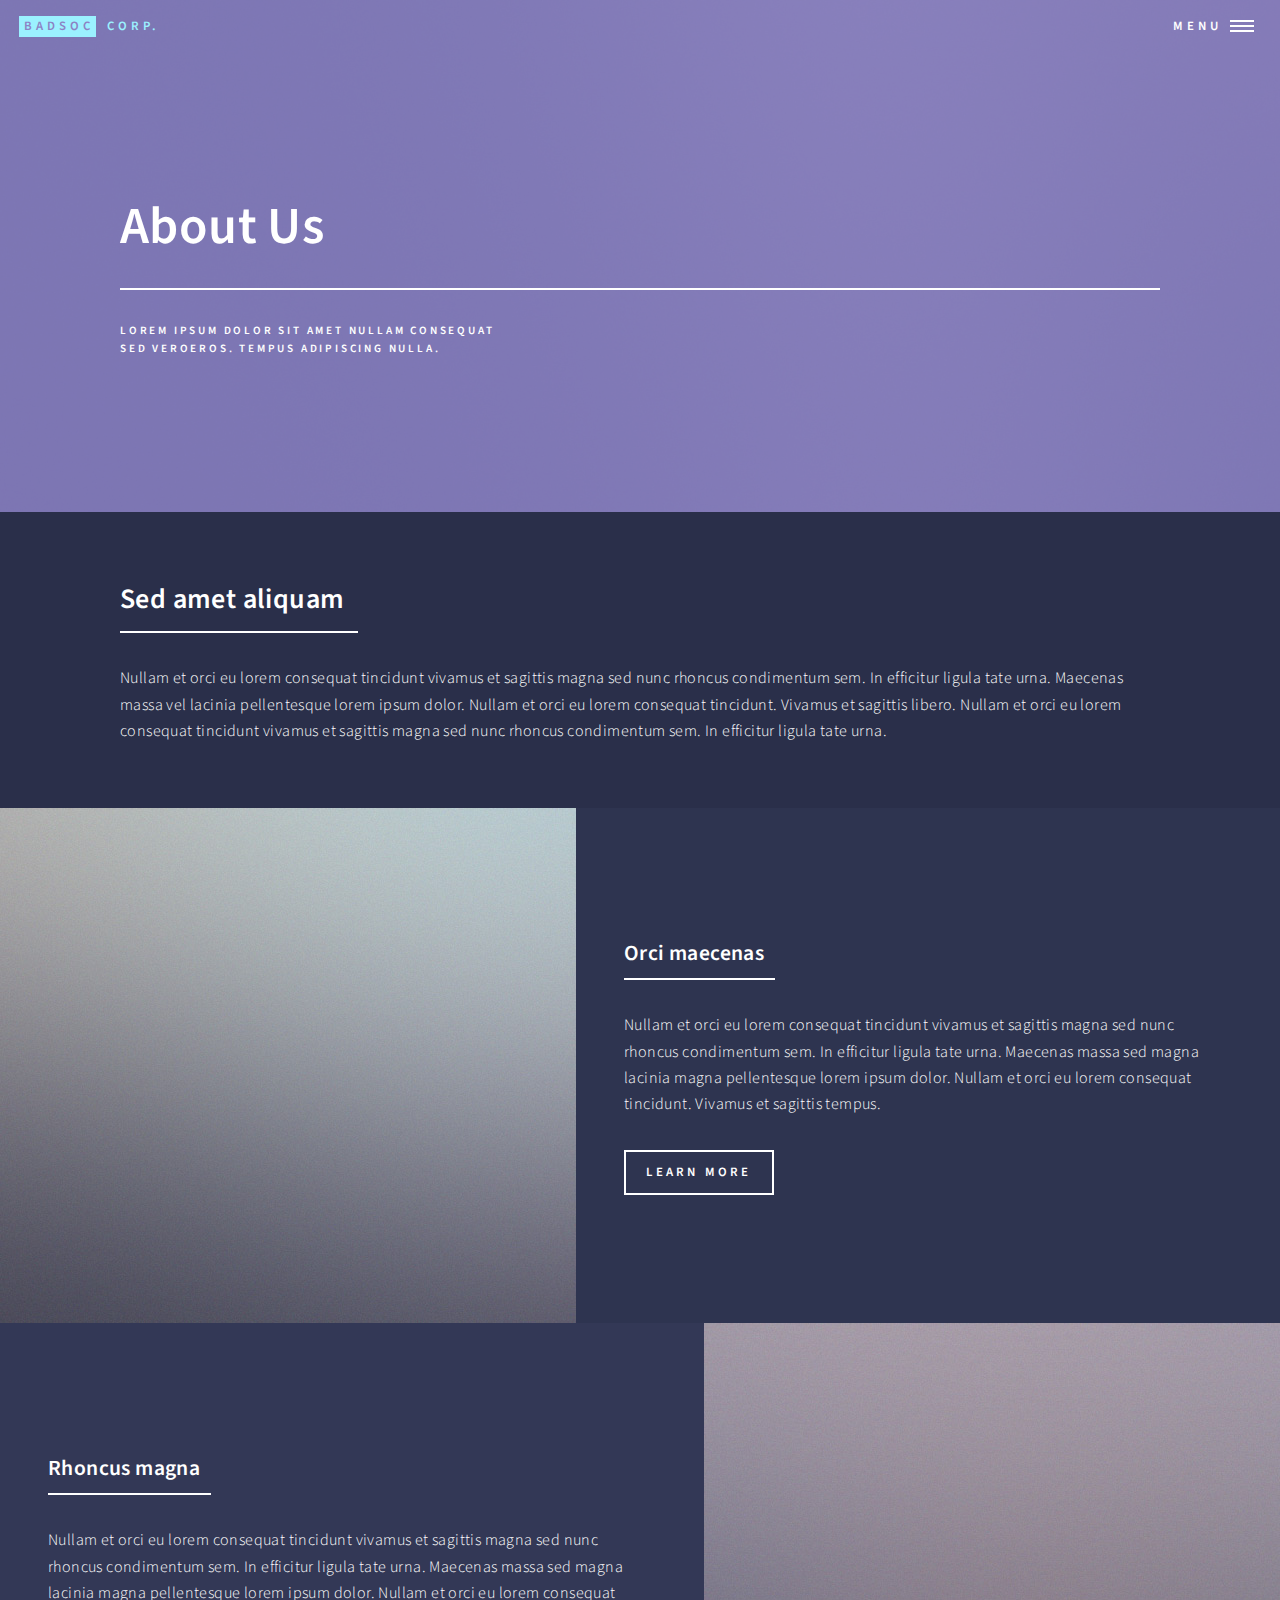
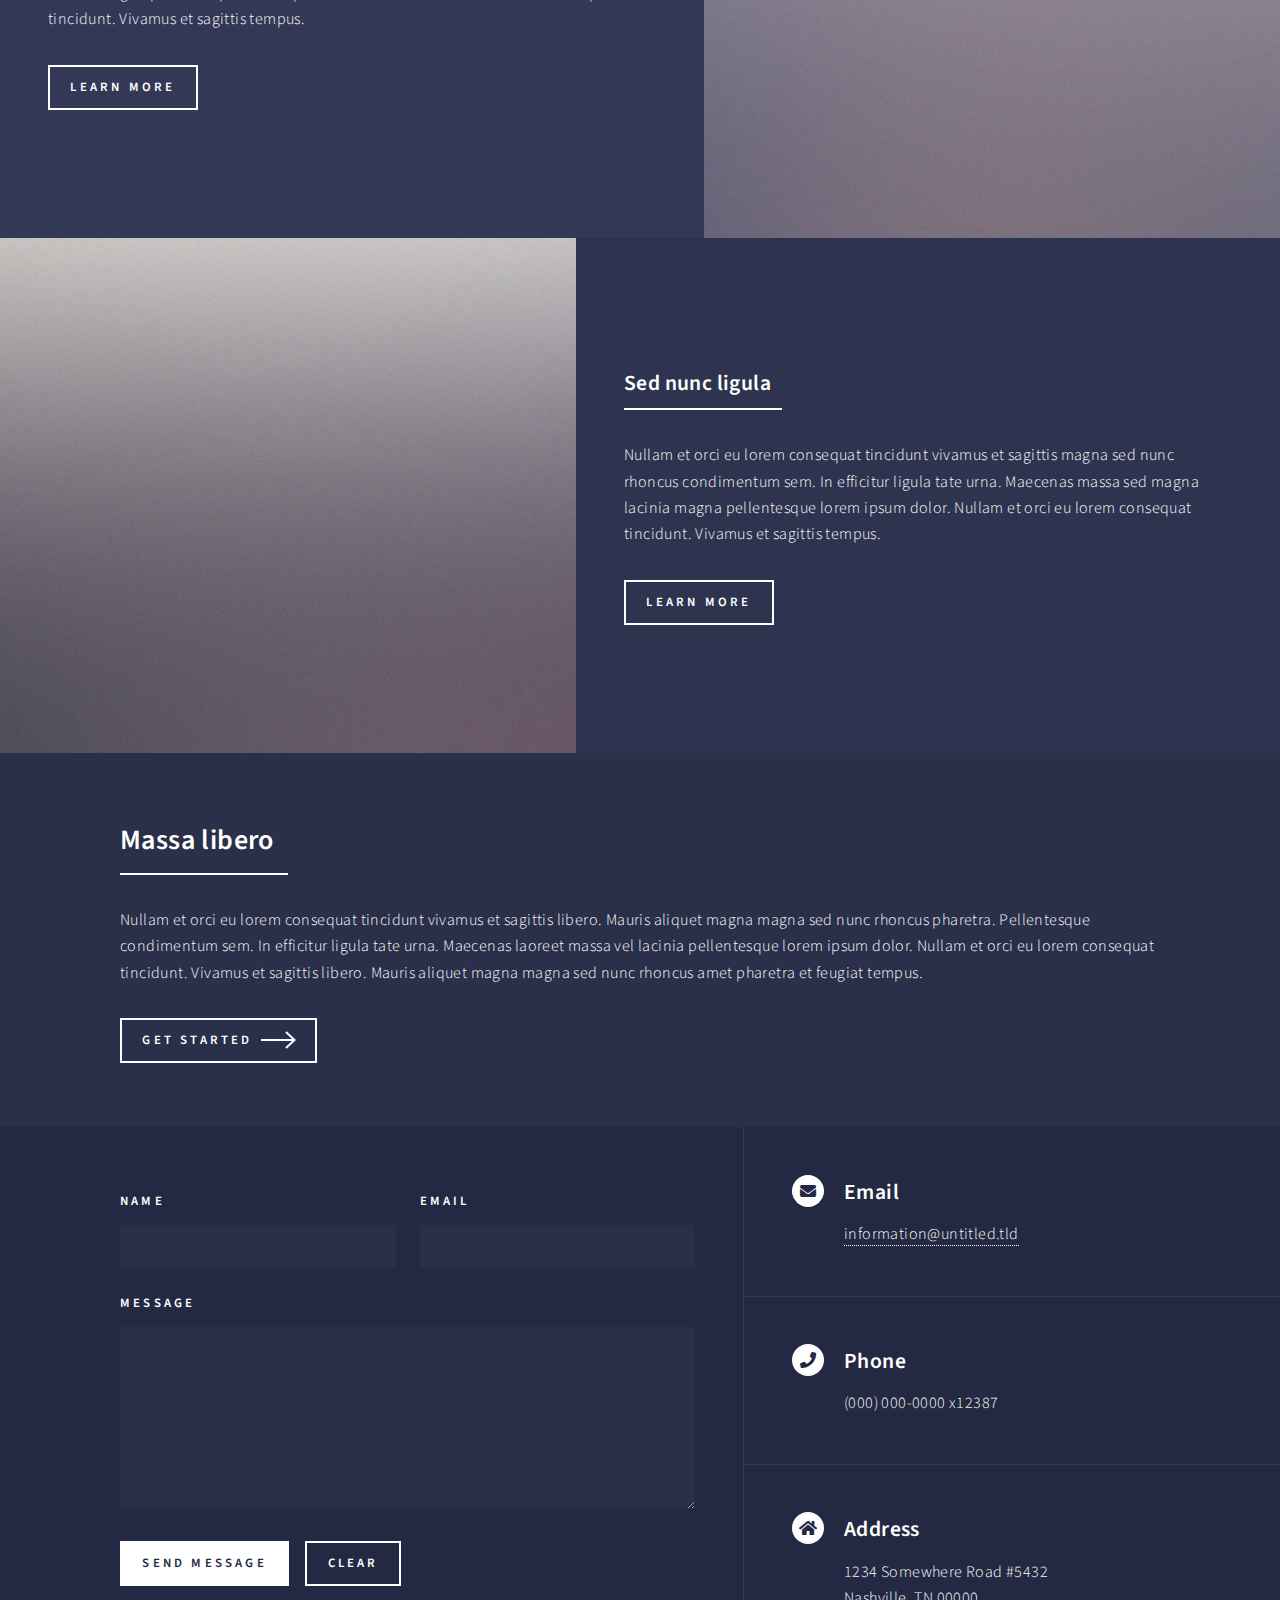
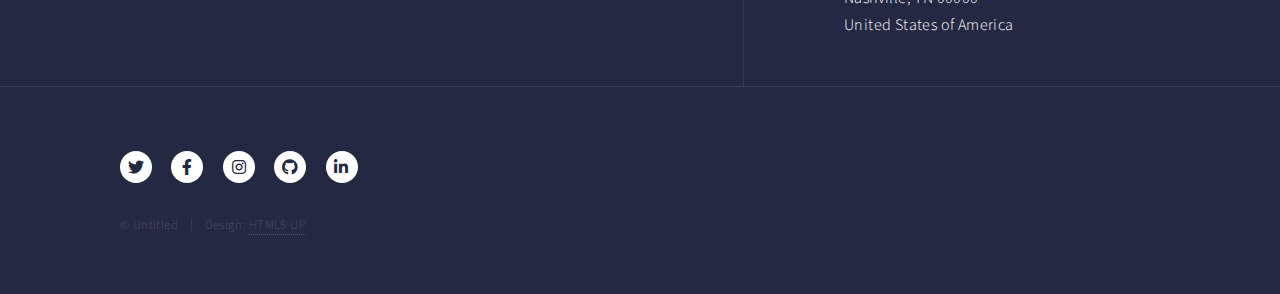
==== about_us.html @ fb2c0ec0 "Added final basic layout and website structure, with page names and correct linking" ====
<!DOCTYPE HTML>
<!--
	Forty by HTML5 UP
	html5up.net | @ajlkn
	Free for personal and commercial use under the CCA 3.0 license (html5up.net/license)
-->
<html>
	<head>
		<title>About Us</title>
		<meta charset="utf-8" />
		<meta name="viewport" content="width=device-width, initial-scale=1, user-scalable=no" />
		<link rel="stylesheet" href="assets/css/main.css" />
		<noscript><link rel="stylesheet" href="assets/css/noscript.css" /></noscript>
	</head>
	<body class="is-preload">

		<!-- Wrapper -->
			<div id="wrapper">

				<!-- Header -->
				<!-- Note: The "styleN" class below should match that of the banner element. -->
					<header id="header" class="alt style2">
						<a href="index.html" class="logo"><strong>BadSoc</strong> <span>corp.</span></a>
						<nav>
							<a href="#menu">Menu</a>
						</nav>
					</header>

				<!-- Menu -->
					<nav id="menu">
						<ul class="links">
							<li><a href="index.html">Home</a></li>
							<li><a href="about_us.html">About Us</a></li>
							<li><a href="when_and_where.html">Session times & Location</a></li>
							<li><a href="joining.html">Joining BadSoc</a></li>
							<li><a href="exec_team.html">Meet the executives</a></li>
							<li><a href="socials.html">Socials</a></li>
							<li><a href="gallery.html">Gallery</a></li>
							<li><a href="tips_and_tricks.html">Tips and Tricks</a></li>
						</ul>
						<ul class="actions stacked">
							<li><a href="#" class="button primary fit">Get Started</a></li>
							<li><a href="#" class="button fit">Log In</a></li>
						</ul>
					</nav>

				<!-- Banner -->
				<!-- Note: The "styleN" class below should match that of the header element. -->
					<section id="banner" class="style2">
						<div class="inner">
							<span class="image">
								<img src="images/pic07.jpg" alt="" />
							</span>
							<header class="major">
								<h1>About Us</h1>
							</header>
							<div class="content">
								<p>Lorem ipsum dolor sit amet nullam consequat<br />
								sed veroeros. tempus adipiscing nulla.</p>
							</div>
						</div>
					</section>

				<!-- Main -->
					<div id="main">

						<!-- One -->
							<section id="one">
								<div class="inner">
									<header class="major">
										<h2>Sed amet aliquam</h2>
									</header>
									<p>Nullam et orci eu lorem consequat tincidunt vivamus et sagittis magna sed nunc rhoncus condimentum sem. In efficitur ligula tate urna. Maecenas massa vel lacinia pellentesque lorem ipsum dolor. Nullam et orci eu lorem consequat tincidunt. Vivamus et sagittis libero. Nullam et orci eu lorem consequat tincidunt vivamus et sagittis magna sed nunc rhoncus condimentum sem. In efficitur ligula tate urna.</p>
								</div>
							</section>

						<!-- Two -->
							<section id="two" class="spotlights">
								<section>
									<a href="generic.html" class="image">
										<img src="images/pic08.jpg" alt="" data-position="center center" />
									</a>
									<div class="content">
										<div class="inner">
											<header class="major">
												<h3>Orci maecenas</h3>
											</header>
											<p>Nullam et orci eu lorem consequat tincidunt vivamus et sagittis magna sed nunc rhoncus condimentum sem. In efficitur ligula tate urna. Maecenas massa sed magna lacinia magna pellentesque lorem ipsum dolor. Nullam et orci eu lorem consequat tincidunt. Vivamus et sagittis tempus.</p>
											<ul class="actions">
												<li><a href="generic.html" class="button">Learn more</a></li>
											</ul>
										</div>
									</div>
								</section>
								<section>
									<a href="generic.html" class="image">
										<img src="images/pic09.jpg" alt="" data-position="top center" />
									</a>
									<div class="content">
										<div class="inner">
											<header class="major">
												<h3>Rhoncus magna</h3>
											</header>
											<p>Nullam et orci eu lorem consequat tincidunt vivamus et sagittis magna sed nunc rhoncus condimentum sem. In efficitur ligula tate urna. Maecenas massa sed magna lacinia magna pellentesque lorem ipsum dolor. Nullam et orci eu lorem consequat tincidunt. Vivamus et sagittis tempus.</p>
											<ul class="actions">
												<li><a href="generic.html" class="button">Learn more</a></li>
											</ul>
										</div>
									</div>
								</section>
								<section>
									<a href="generic.html" class="image">
										<img src="images/pic10.jpg" alt="" data-position="25% 25%" />
									</a>
									<div class="content">
										<div class="inner">
											<header class="major">
												<h3>Sed nunc ligula</h3>
											</header>
											<p>Nullam et orci eu lorem consequat tincidunt vivamus et sagittis magna sed nunc rhoncus condimentum sem. In efficitur ligula tate urna. Maecenas massa sed magna lacinia magna pellentesque lorem ipsum dolor. Nullam et orci eu lorem consequat tincidunt. Vivamus et sagittis tempus.</p>
											<ul class="actions">
												<li><a href="generic.html" class="button">Learn more</a></li>
											</ul>
										</div>
									</div>
								</section>
							</section>

						<!-- Three -->
							<section id="three">
								<div class="inner">
									<header class="major">
										<h2>Massa libero</h2>
									</header>
									<p>Nullam et orci eu lorem consequat tincidunt vivamus et sagittis libero. Mauris aliquet magna magna sed nunc rhoncus pharetra. Pellentesque condimentum sem. In efficitur ligula tate urna. Maecenas laoreet massa vel lacinia pellentesque lorem ipsum dolor. Nullam et orci eu lorem consequat tincidunt. Vivamus et sagittis libero. Mauris aliquet magna magna sed nunc rhoncus amet pharetra et feugiat tempus.</p>
									<ul class="actions">
										<li><a href="generic.html" class="button next">Get Started</a></li>
									</ul>
								</div>
							</section>

					</div>

				<!-- Contact -->
					<section id="contact">
						<div class="inner">
							<section>
								<form method="post" action="#">
									<div class="fields">
										<div class="field half">
											<label for="name">Name</label>
											<input type="text" name="name" id="name" />
										</div>
										<div class="field half">
											<label for="email">Email</label>
											<input type="text" name="email" id="email" />
										</div>
										<div class="field">
											<label for="message">Message</label>
											<textarea name="message" id="message" rows="6"></textarea>
										</div>
									</div>
									<ul class="actions">
										<li><input type="submit" value="Send Message" class="primary" /></li>
										<li><input type="reset" value="Clear" /></li>
									</ul>
								</form>
							</section>
							<section class="split">
								<section>
									<div class="contact-method">
										<span class="icon solid alt fa-envelope"></span>
										<h3>Email</h3>
										<a href="#">information@untitled.tld</a>
									</div>
								</section>
								<section>
									<div class="contact-method">
										<span class="icon solid alt fa-phone"></span>
										<h3>Phone</h3>
										<span>(000) 000-0000 x12387</span>
									</div>
								</section>
								<section>
									<div class="contact-method">
										<span class="icon solid alt fa-home"></span>
										<h3>Address</h3>
										<span>1234 Somewhere Road #5432<br />
										Nashville, TN 00000<br />
										United States of America</span>
									</div>
								</section>
							</section>
						</div>
					</section>

				<!-- Footer -->
					<footer id="footer">
						<div class="inner">
							<ul class="icons">
								<li><a href="#" class="icon brands alt fa-twitter"><span class="label">Twitter</span></a></li>
								<li><a href="#" class="icon brands alt fa-facebook-f"><span class="label">Facebook</span></a></li>
								<li><a href="#" class="icon brands alt fa-instagram"><span class="label">Instagram</span></a></li>
								<li><a href="#" class="icon brands alt fa-github"><span class="label">GitHub</span></a></li>
								<li><a href="#" class="icon brands alt fa-linkedin-in"><span class="label">LinkedIn</span></a></li>
							</ul>
							<ul class="copyright">
								<li>&copy; Untitled</li><li>Design: <a href="https://html5up.net">HTML5 UP</a></li>
							</ul>
						</div>
					</footer>

			</div>

		<!-- Scripts -->
			<script src="assets/js/jquery.min.js"></script>
			<script src="assets/js/jquery.scrolly.min.js"></script>
			<script src="assets/js/jquery.scrollex.min.js"></script>
			<script src="assets/js/browser.min.js"></script>
			<script src="assets/js/breakpoints.min.js"></script>
			<script src="assets/js/util.js"></script>
			<script src="assets/js/main.js"></script>

	</body>
</html>
---- assets/css/main.css ----
@import url(fontawesome-all.min.css);
@import url("https://fonts.googleapis.com/css?family=Source+Sans+Pro:300,300italic,600,600italic");

/*
	Forty by HTML5 UP
	html5up.net | @ajlkn
	Free for personal and commercial use under the CCA 3.0 license (html5up.net/license)
*/

html, body, div, span, applet, object,
iframe, h1, h2, h3, h4, h5, h6, p, blockquote,
pre, a, abbr, acronym, address, big, cite,
code, del, dfn, em, img, ins, kbd, q, s, samp,
small, strike, strong, sub, sup, tt, var, b,
u, i, center, dl, dt, dd, ol, ul, li, fieldset,
form, label, legend, table, caption, tbody,
tfoot, thead, tr, th, td, article, aside,
canvas, details, embed, figure, figcaption,
footer, header, hgroup, menu, nav, output, ruby,
section, summary, time, mark, audio, video {
	margin: 0;
	padding: 0;
	border: 0;
	font-size: 100%;
	font: inherit;
	vertical-align: baseline;}

article, aside, details, figcaption, figure,
footer, header, hgroup, menu, nav, section {
	display: block;}

body {
	line-height: 1;
}

ol, ul {
	list-style: none;
}

blockquote, q {
	quotes: none;
}

	blockquote:before, blockquote:after, q:before, q:after {
		content: '';
		content: none;
	}

table {
	border-collapse: collapse;
	border-spacing: 0;
}

body {
	-webkit-text-size-adjust: none;
}

mark {
	background-color: transparent;
	color: inherit;
}

input::-moz-focus-inner {
	border: 0;
	padding: 0;
}

input, select, textarea {
	-moz-appearance: none;
	-webkit-appearance: none;
	-ms-appearance: none;
	appearance: none;
}

/* Basic */

	@-ms-viewport {
		width: device-width;
	}

	body {
		-ms-overflow-style: scrollbar;
	}

	@media screen and (max-width: 480px) {

		html, body {
			min-width: 320px;
		}

	}

	html {
		box-sizing: border-box;
	}

	*, *:before, *:after {
		box-sizing: inherit;
	}

	body {
		background: #242943;
	}

		body.is-preload *, body.is-preload *:before, body.is-preload *:after {
			-moz-animation: none !important;
			-webkit-animation: none !important;
			-ms-animation: none !important;
			animation: none !important;
			-moz-transition: none !important;
			-webkit-transition: none !important;
			-ms-transition: none !important;
			transition: none !important;
		}

/* Type */

	body, input, select, textarea {
		color: #ffffff;
		font-family: "Source Sans Pro", Helvetica, sans-serif;
		font-size: 17pt;
		font-weight: 300;
		letter-spacing: 0.025em;
		line-height: 1.65;
	}

		@media screen and (max-width: 1680px) {

			body, input, select, textarea {
				font-size: 14pt;
			}

		}

		@media screen and (max-width: 1280px) {

			body, input, select, textarea {
				font-size: 12pt;
			}

		}

		@media screen and (max-width: 360px) {

			body, input, select, textarea {
				font-size: 11pt;
			}

		}

	a {
		-moz-transition: color 0.2s ease-in-out, border-bottom-color 0.2s ease-in-out;
		-webkit-transition: color 0.2s ease-in-out, border-bottom-color 0.2s ease-in-out;
		-ms-transition: color 0.2s ease-in-out, border-bottom-color 0.2s ease-in-out;
		transition: color 0.2s ease-in-out, border-bottom-color 0.2s ease-in-out;
		border-bottom: dotted 1px;
		color: inherit;
		text-decoration: none;
	}

		a:hover {
			border-bottom-color: transparent;
			color: #9bf1ff !important;
		}

		a:active {
			color: #53e3fb !important;
		}

	strong, b {
		color: #ffffff;
		font-weight: 600;
	}

	em, i {
		font-style: italic;
	}

	p {
		margin: 0 0 2em 0;
	}

	h1, h2, h3, h4, h5, h6 {
		color: #ffffff;
		font-weight: 600;
		line-height: 1.65;
		margin: 0 0 1em 0;
	}

		h1 a, h2 a, h3 a, h4 a, h5 a, h6 a {
			color: inherit;
			border-bottom: 0;
		}

	h1 {
		font-size: 2.5em;
	}

	h2 {
		font-size: 1.75em;
	}

	h3 {
		font-size: 1.35em;
	}

	h4 {
		font-size: 1.1em;
	}

	h5 {
		font-size: 0.9em;
	}

	h6 {
		font-size: 0.7em;
	}

	@media screen and (max-width: 736px) {

		h1 {
			font-size: 2em;
		}

		h2 {
			font-size: 1.5em;
		}

		h3 {
			font-size: 1.25em;
		}

	}

	sub {
		font-size: 0.8em;
		position: relative;
		top: 0.5em;
	}

	sup {
		font-size: 0.8em;
		position: relative;
		top: -0.5em;
	}

	blockquote {
		border-left: solid 4px rgba(212, 212, 255, 0.1);
		font-style: italic;
		margin: 0 0 2em 0;
		padding: 0.5em 0 0.5em 2em;
	}

	code {
		background: rgba(212, 212, 255, 0.035);
		font-family: "Courier New", monospace;
		font-size: 0.9em;
		margin: 0 0.25em;
		padding: 0.25em 0.65em;
	}

	pre {
		-webkit-overflow-scrolling: touch;
		font-family: "Courier New", monospace;
		font-size: 0.9em;
		margin: 0 0 2em 0;
	}

		pre code {
			display: block;
			line-height: 1.75;
			padding: 1em 1.5em;
			overflow-x: auto;
		}

	hr {
		border: 0;
		border-bottom: solid 1px rgba(212, 212, 255, 0.1);
		margin: 2em 0;
	}

		hr.major {
			margin: 3em 0;
		}

	.align-left {
		text-align: left;
	}

	.align-center {
		text-align: center;
	}

	.align-right {
		text-align: right;
	}

/* Row */

	.row {
		display: flex;
		flex-wrap: wrap;
		box-sizing: border-box;
		align-items: stretch;
	}

		.row > * {
			box-sizing: border-box;
		}

		.row.gtr-uniform > * > :last-child {
			margin-bottom: 0;
		}

		.row.aln-left {
			justify-content: flex-start;
		}

		.row.aln-center {
			justify-content: center;
		}

		.row.aln-right {
			justify-content: flex-end;
		}

		.row.aln-top {
			align-items: flex-start;
		}

		.row.aln-middle {
			align-items: center;
		}

		.row.aln-bottom {
			align-items: flex-end;
		}

		.row > .imp {
			order: -1;
		}

		.row > .col-1 {
			width: 8.33333%;
		}

		.row > .off-1 {
			margin-left: 8.33333%;
		}

		.row > .col-2 {
			width: 16.66667%;
		}

		.row > .off-2 {
			margin-left: 16.66667%;
		}

		.row > .col-3 {
			width: 25%;
		}

		.row > .off-3 {
			margin-left: 25%;
		}

		.row > .col-4 {
			width: 33.33333%;
		}

		.row > .off-4 {
			margin-left: 33.33333%;
		}

		.row > .col-5 {
			width: 41.66667%;
		}

		.row > .off-5 {
			margin-left: 41.66667%;
		}

		.row > .col-6 {
			width: 50%;
		}

		.row > .off-6 {
			margin-left: 50%;
		}

		.row > .col-7 {
			width: 58.33333%;
		}

		.row > .off-7 {
			margin-left: 58.33333%;
		}

		.row > .col-8 {
			width: 66.66667%;
		}

		.row > .off-8 {
			margin-left: 66.66667%;
		}

		.row > .col-9 {
			width: 75%;
		}

		.row > .off-9 {
			margin-left: 75%;
		}

		.row > .col-10 {
			width: 83.33333%;
		}

		.row > .off-10 {
			margin-left: 83.33333%;
		}

		.row > .col-11 {
			width: 91.66667%;
		}

		.row > .off-11 {
			margin-left: 91.66667%;
		}

		.row > .col-12 {
			width: 100%;
		}

		.row > .off-12 {
			margin-left: 100%;
		}

		.row.gtr-0 {
			margin-top: 0;
			margin-left: 0em;
		}

			.row.gtr-0 > * {
				padding: 0 0 0 0em;
			}

			.row.gtr-0.gtr-uniform {
				margin-top: 0em;
			}

				.row.gtr-0.gtr-uniform > * {
					padding-top: 0em;
				}

		.row.gtr-25 {
			margin-top: 0;
			margin-left: -0.5em;
		}

			.row.gtr-25 > * {
				padding: 0 0 0 0.5em;
			}

			.row.gtr-25.gtr-uniform {
				margin-top: -0.5em;
			}

				.row.gtr-25.gtr-uniform > * {
					padding-top: 0.5em;
				}

		.row.gtr-50 {
			margin-top: 0;
			margin-left: -1em;
		}

			.row.gtr-50 > * {
				padding: 0 0 0 1em;
			}

			.row.gtr-50.gtr-uniform {
				margin-top: -1em;
			}

				.row.gtr-50.gtr-uniform > * {
					padding-top: 1em;
				}

		.row {
			margin-top: 0;
			margin-left: -2em;
		}

			.row > * {
				padding: 0 0 0 2em;
			}

			.row.gtr-uniform {
				margin-top: -2em;
			}

				.row.gtr-uniform > * {
					padding-top: 2em;
				}

		.row.gtr-150 {
			margin-top: 0;
			margin-left: -3em;
		}

			.row.gtr-150 > * {
				padding: 0 0 0 3em;
			}

			.row.gtr-150.gtr-uniform {
				margin-top: -3em;
			}

				.row.gtr-150.gtr-uniform > * {
					padding-top: 3em;
				}

		.row.gtr-200 {
			margin-top: 0;
			margin-left: -4em;
		}

			.row.gtr-200 > * {
				padding: 0 0 0 4em;
			}

			.row.gtr-200.gtr-uniform {
				margin-top: -4em;
			}

				.row.gtr-200.gtr-uniform > * {
					padding-top: 4em;
				}

		@media screen and (max-width: 1680px) {

			.row {
				display: flex;
				flex-wrap: wrap;
				box-sizing: border-box;
				align-items: stretch;
			}

				.row > * {
					box-sizing: border-box;
				}

				.row.gtr-uniform > * > :last-child {
					margin-bottom: 0;
				}

				.row.aln-left {
					justify-content: flex-start;
				}

				.row.aln-center {
					justify-content: center;
				}

				.row.aln-right {
					justify-content: flex-end;
				}

				.row.aln-top {
					align-items: flex-start;
				}

				.row.aln-middle {
					align-items: center;
				}

				.row.aln-bottom {
					align-items: flex-end;
				}

				.row > .imp-xlarge {
					order: -1;
				}

				.row > .col-1-xlarge {
					width: 8.33333%;
				}

				.row > .off-1-xlarge {
					margin-left: 8.33333%;
				}

				.row > .col-2-xlarge {
					width: 16.66667%;
				}

				.row > .off-2-xlarge {
					margin-left: 16.66667%;
				}

				.row > .col-3-xlarge {
					width: 25%;
				}

				.row > .off-3-xlarge {
					margin-left: 25%;
				}

				.row > .col-4-xlarge {
					width: 33.33333%;
				}

				.row > .off-4-xlarge {
					margin-left: 33.33333%;
				}

				.row > .col-5-xlarge {
					width: 41.66667%;
				}

				.row > .off-5-xlarge {
					margin-left: 41.66667%;
				}

				.row > .col-6-xlarge {
					width: 50%;
				}

				.row > .off-6-xlarge {
					margin-left: 50%;
				}

				.row > .col-7-xlarge {
					width: 58.33333%;
				}

				.row > .off-7-xlarge {
					margin-left: 58.33333%;
				}

				.row > .col-8-xlarge {
					width: 66.66667%;
				}

				.row > .off-8-xlarge {
					margin-left: 66.66667%;
				}

				.row > .col-9-xlarge {
					width: 75%;
				}

				.row > .off-9-xlarge {
					margin-left: 75%;
				}

				.row > .col-10-xlarge {
					width: 83.33333%;
				}

				.row > .off-10-xlarge {
					margin-left: 83.33333%;
				}

				.row > .col-11-xlarge {
					width: 91.66667%;
				}

				.row > .off-11-xlarge {
					margin-left: 91.66667%;
				}

				.row > .col-12-xlarge {
					width: 100%;
				}

				.row > .off-12-xlarge {
					margin-left: 100%;
				}

				.row.gtr-0 {
					margin-top: 0;
					margin-left: 0em;
				}

					.row.gtr-0 > * {
						padding: 0 0 0 0em;
					}

					.row.gtr-0.gtr-uniform {
						margin-top: 0em;
					}

						.row.gtr-0.gtr-uniform > * {
							padding-top: 0em;
						}

				.row.gtr-25 {
					margin-top: 0;
					margin-left: -0.5em;
				}

					.row.gtr-25 > * {
						padding: 0 0 0 0.5em;
					}

					.row.gtr-25.gtr-uniform {
						margin-top: -0.5em;
					}

						.row.gtr-25.gtr-uniform > * {
							padding-top: 0.5em;
						}

				.row.gtr-50 {
					margin-top: 0;
					margin-left: -1em;
				}

					.row.gtr-50 > * {
						padding: 0 0 0 1em;
					}

					.row.gtr-50.gtr-uniform {
						margin-top: -1em;
					}

						.row.gtr-50.gtr-uniform > * {
							padding-top: 1em;
						}

				.row {
					margin-top: 0;
					margin-left: -2em;
				}

					.row > * {
						padding: 0 0 0 2em;
					}

					.row.gtr-uniform {
						margin-top: -2em;
					}

						.row.gtr-uniform > * {
							padding-top: 2em;
						}

				.row.gtr-150 {
					margin-top: 0;
					margin-left: -3em;
				}

					.row.gtr-150 > * {
						padding: 0 0 0 3em;
					}

					.row.gtr-150.gtr-uniform {
						margin-top: -3em;
					}

						.row.gtr-150.gtr-uniform > * {
							padding-top: 3em;
						}

				.row.gtr-200 {
					margin-top: 0;
					margin-left: -4em;
				}

					.row.gtr-200 > * {
						padding: 0 0 0 4em;
					}

					.row.gtr-200.gtr-uniform {
						margin-top: -4em;
					}

						.row.gtr-200.gtr-uniform > * {
							padding-top: 4em;
						}

		}

		@media screen and (max-width: 1280px) {

			.row {
				display: flex;
				flex-wrap: wrap;
				box-sizing: border-box;
				align-items: stretch;
			}

				.row > * {
					box-sizing: border-box;
				}

				.row.gtr-uniform > * > :last-child {
					margin-bottom: 0;
				}

				.row.aln-left {
					justify-content: flex-start;
				}

				.row.aln-center {
					justify-content: center;
				}

				.row.aln-right {
					justify-content: flex-end;
				}

				.row.aln-top {
					align-items: flex-start;
				}

				.row.aln-middle {
					align-items: center;
				}

				.row.aln-bottom {
					align-items: flex-end;
				}

				.row > .imp-large {
					order: -1;
				}

				.row > .col-1-large {
					width: 8.33333%;
				}

				.row > .off-1-large {
					margin-left: 8.33333%;
				}

				.row > .col-2-large {
					width: 16.66667%;
				}

				.row > .off-2-large {
					margin-left: 16.66667%;
				}

				.row > .col-3-large {
					width: 25%;
				}

				.row > .off-3-large {
					margin-left: 25%;
				}

				.row > .col-4-large {
					width: 33.33333%;
				}

				.row > .off-4-large {
					margin-left: 33.33333%;
				}

				.row > .col-5-large {
					width: 41.66667%;
				}

				.row > .off-5-large {
					margin-left: 41.66667%;
				}

				.row > .col-6-large {
					width: 50%;
				}

				.row > .off-6-large {
					margin-left: 50%;
				}

				.row > .col-7-large {
					width: 58.33333%;
				}

				.row > .off-7-large {
					margin-left: 58.33333%;
				}

				.row > .col-8-large {
					width: 66.66667%;
				}

				.row > .off-8-large {
					margin-left: 66.66667%;
				}

				.row > .col-9-large {
					width: 75%;
				}

				.row > .off-9-large {
					margin-left: 75%;
				}

				.row > .col-10-large {
					width: 83.33333%;
				}

				.row > .off-10-large {
					margin-left: 83.33333%;
				}

				.row > .col-11-large {
					width: 91.66667%;
				}

				.row > .off-11-large {
					margin-left: 91.66667%;
				}

				.row > .col-12-large {
					width: 100%;
				}

				.row > .off-12-large {
					margin-left: 100%;
				}

				.row.gtr-0 {
					margin-top: 0;
					margin-left: 0em;
				}

					.row.gtr-0 > * {
						padding: 0 0 0 0em;
					}

					.row.gtr-0.gtr-uniform {
						margin-top: 0em;
					}

						.row.gtr-0.gtr-uniform > * {
							padding-top: 0em;
						}

				.row.gtr-25 {
					margin-top: 0;
					margin-left: -0.375em;
				}

					.row.gtr-25 > * {
						padding: 0 0 0 0.375em;
					}

					.row.gtr-25.gtr-uniform {
						margin-top: -0.375em;
					}

						.row.gtr-25.gtr-uniform > * {
							padding-top: 0.375em;
						}

				.row.gtr-50 {
					margin-top: 0;
					margin-left: -0.75em;
				}

					.row.gtr-50 > * {
						padding: 0 0 0 0.75em;
					}

					.row.gtr-50.gtr-uniform {
						margin-top: -0.75em;
					}

						.row.gtr-50.gtr-uniform > * {
							padding-top: 0.75em;
						}

				.row {
					margin-top: 0;
					margin-left: -1.5em;
				}

					.row > * {
						padding: 0 0 0 1.5em;
					}

					.row.gtr-uniform {
						margin-top: -1.5em;
					}

						.row.gtr-uniform > * {
							padding-top: 1.5em;
						}

				.row.gtr-150 {
					margin-top: 0;
					margin-left: -2.25em;
				}

					.row.gtr-150 > * {
						padding: 0 0 0 2.25em;
					}

					.row.gtr-150.gtr-uniform {
						margin-top: -2.25em;
					}

						.row.gtr-150.gtr-uniform > * {
							padding-top: 2.25em;
						}

				.row.gtr-200 {
					margin-top: 0;
					margin-left: -3em;
				}

					.row.gtr-200 > * {
						padding: 0 0 0 3em;
					}

					.row.gtr-200.gtr-uniform {
						margin-top: -3em;
					}

						.row.gtr-200.gtr-uniform > * {
							padding-top: 3em;
						}

		}

		@media screen and (max-width: 980px) {

			.row {
				display: flex;
				flex-wrap: wrap;
				box-sizing: border-box;
				align-items: stretch;
			}

				.row > * {
					box-sizing: border-box;
				}

				.row.gtr-uniform > * > :last-child {
					margin-bottom: 0;
				}

				.row.aln-left {
					justify-content: flex-start;
				}

				.row.aln-center {
					justify-content: center;
				}

				.row.aln-right {
					justify-content: flex-end;
				}

				.row.aln-top {
					align-items: flex-start;
				}

				.row.aln-middle {
					align-items: center;
				}

				.row.aln-bottom {
					align-items: flex-end;
				}

				.row > .imp-medium {
					order: -1;
				}

				.row > .col-1-medium {
					width: 8.33333%;
				}

				.row > .off-1-medium {
					margin-left: 8.33333%;
				}

				.row > .col-2-medium {
					width: 16.66667%;
				}

				.row > .off-2-medium {
					margin-left: 16.66667%;
				}

				.row > .col-3-medium {
					width: 25%;
				}

				.row > .off-3-medium {
					margin-left: 25%;
				}

				.row > .col-4-medium {
					width: 33.33333%;
				}

				.row > .off-4-medium {
					margin-left: 33.33333%;
				}

				.row > .col-5-medium {
					width: 41.66667%;
				}

				.row > .off-5-medium {
					margin-left: 41.66667%;
				}

				.row > .col-6-medium {
					width: 50%;
				}

				.row > .off-6-medium {
					margin-left: 50%;
				}

				.row > .col-7-medium {
					width: 58.33333%;
				}

				.row > .off-7-medium {
					margin-left: 58.33333%;
				}

				.row > .col-8-medium {
					width: 66.66667%;
				}

				.row > .off-8-medium {
					margin-left: 66.66667%;
				}

				.row > .col-9-medium {
					width: 75%;
				}

				.row > .off-9-medium {
					margin-left: 75%;
				}

				.row > .col-10-medium {
					width: 83.33333%;
				}

				.row > .off-10-medium {
					margin-left: 83.33333%;
				}

				.row > .col-11-medium {
					width: 91.66667%;
				}

				.row > .off-11-medium {
					margin-left: 91.66667%;
				}

				.row > .col-12-medium {
					width: 100%;
				}

				.row > .off-12-medium {
					margin-left: 100%;
				}

				.row.gtr-0 {
					margin-top: 0;
					margin-left: 0em;
				}

					.row.gtr-0 > * {
						padding: 0 0 0 0em;
					}

					.row.gtr-0.gtr-uniform {
						margin-top: 0em;
					}

						.row.gtr-0.gtr-uniform > * {
							padding-top: 0em;
						}

				.row.gtr-25 {
					margin-top: 0;
					margin-left: -0.375em;
				}

					.row.gtr-25 > * {
						padding: 0 0 0 0.375em;
					}

					.row.gtr-25.gtr-uniform {
						margin-top: -0.375em;
					}

						.row.gtr-25.gtr-uniform > * {
							padding-top: 0.375em;
						}

				.row.gtr-50 {
					margin-top: 0;
					margin-left: -0.75em;
				}

					.row.gtr-50 > * {
						padding: 0 0 0 0.75em;
					}

					.row.gtr-50.gtr-uniform {
						margin-top: -0.75em;
					}

						.row.gtr-50.gtr-uniform > * {
							padding-top: 0.75em;
						}

				.row {
					margin-top: 0;
					margin-left: -1.5em;
				}

					.row > * {
						padding: 0 0 0 1.5em;
					}

					.row.gtr-uniform {
						margin-top: -1.5em;
					}

						.row.gtr-uniform > * {
							padding-top: 1.5em;
						}

				.row.gtr-150 {
					margin-top: 0;
					margin-left: -2.25em;
				}

					.row.gtr-150 > * {
						padding: 0 0 0 2.25em;
					}

					.row.gtr-150.gtr-uniform {
						margin-top: -2.25em;
					}

						.row.gtr-150.gtr-uniform > * {
							padding-top: 2.25em;
						}

				.row.gtr-200 {
					margin-top: 0;
					margin-left: -3em;
				}

					.row.gtr-200 > * {
						padding: 0 0 0 3em;
					}

					.row.gtr-200.gtr-uniform {
						margin-top: -3em;
					}

						.row.gtr-200.gtr-uniform > * {
							padding-top: 3em;
						}

		}

		@media screen and (max-width: 736px) {

			.row {
				display: flex;
				flex-wrap: wrap;
				box-sizing: border-box;
				align-items: stretch;
			}

				.row > * {
					box-sizing: border-box;
				}

				.row.gtr-uniform > * > :last-child {
					margin-bottom: 0;
				}

				.row.aln-left {
					justify-content: flex-start;
				}

				.row.aln-center {
					justify-content: center;
				}

				.row.aln-right {
					justify-content: flex-end;
				}

				.row.aln-top {
					align-items: flex-start;
				}

				.row.aln-middle {
					align-items: center;
				}

				.row.aln-bottom {
					align-items: flex-end;
				}

				.row > .imp-small {
					order: -1;
				}

				.row > .col-1-small {
					width: 8.33333%;
				}

				.row > .off-1-small {
					margin-left: 8.33333%;
				}

				.row > .col-2-small {
					width: 16.66667%;
				}

				.row > .off-2-small {
					margin-left: 16.66667%;
				}

				.row > .col-3-small {
					width: 25%;
				}

				.row > .off-3-small {
					margin-left: 25%;
				}

				.row > .col-4-small {
					width: 33.33333%;
				}

				.row > .off-4-small {
					margin-left: 33.33333%;
				}

				.row > .col-5-small {
					width: 41.66667%;
				}

				.row > .off-5-small {
					margin-left: 41.66667%;
				}

				.row > .col-6-small {
					width: 50%;
				}

				.row > .off-6-small {
					margin-left: 50%;
				}

				.row > .col-7-small {
					width: 58.33333%;
				}

				.row > .off-7-small {
					margin-left: 58.33333%;
				}

				.row > .col-8-small {
					width: 66.66667%;
				}

				.row > .off-8-small {
					margin-left: 66.66667%;
				}

				.row > .col-9-small {
					width: 75%;
				}

				.row > .off-9-small {
					margin-left: 75%;
				}

				.row > .col-10-small {
					width: 83.33333%;
				}

				.row > .off-10-small {
					margin-left: 83.33333%;
				}

				.row > .col-11-small {
					width: 91.66667%;
				}

				.row > .off-11-small {
					margin-left: 91.66667%;
				}

				.row > .col-12-small {
					width: 100%;
				}

				.row > .off-12-small {
					margin-left: 100%;
				}

				.row.gtr-0 {
					margin-top: 0;
					margin-left: 0em;
				}

					.row.gtr-0 > * {
						padding: 0 0 0 0em;
					}

					.row.gtr-0.gtr-uniform {
						margin-top: 0em;
					}

						.row.gtr-0.gtr-uniform > * {
							padding-top: 0em;
						}

				.row.gtr-25 {
					margin-top: 0;
					margin-left: -0.3125em;
				}

					.row.gtr-25 > * {
						padding: 0 0 0 0.3125em;
					}

					.row.gtr-25.gtr-uniform {
						margin-top: -0.3125em;
					}

						.row.gtr-25.gtr-uniform > * {
							padding-top: 0.3125em;
						}

				.row.gtr-50 {
					margin-top: 0;
					margin-left: -0.625em;
				}

					.row.gtr-50 > * {
						padding: 0 0 0 0.625em;
					}

					.row.gtr-50.gtr-uniform {
						margin-top: -0.625em;
					}

						.row.gtr-50.gtr-uniform > * {
							padding-top: 0.625em;
						}

				.row {
					margin-top: 0;
					margin-left: -1.25em;
				}

					.row > * {
						padding: 0 0 0 1.25em;
					}

					.row.gtr-uniform {
						margin-top: -1.25em;
					}

						.row.gtr-uniform > * {
							padding-top: 1.25em;
						}

				.row.gtr-150 {
					margin-top: 0;
					margin-left: -1.875em;
				}

					.row.gtr-150 > * {
						padding: 0 0 0 1.875em;
					}

					.row.gtr-150.gtr-uniform {
						margin-top: -1.875em;
					}

						.row.gtr-150.gtr-uniform > * {
							padding-top: 1.875em;
						}

				.row.gtr-200 {
					margin-top: 0;
					margin-left: -2.5em;
				}

					.row.gtr-200 > * {
						padding: 0 0 0 2.5em;
					}

					.row.gtr-200.gtr-uniform {
						margin-top: -2.5em;
					}

						.row.gtr-200.gtr-uniform > * {
							padding-top: 2.5em;
						}

		}

		@media screen and (max-width: 480px) {

			.row {
				display: flex;
				flex-wrap: wrap;
				box-sizing: border-box;
				align-items: stretch;
			}

				.row > * {
					box-sizing: border-box;
				}

				.row.gtr-uniform > * > :last-child {
					margin-bottom: 0;
				}

				.row.aln-left {
					justify-content: flex-start;
				}

				.row.aln-center {
					justify-content: center;
				}

				.row.aln-right {
					justify-content: flex-end;
				}

				.row.aln-top {
					align-items: flex-start;
				}

				.row.aln-middle {
					align-items: center;
				}

				.row.aln-bottom {
					align-items: flex-end;
				}

				.row > .imp-xsmall {
					order: -1;
				}

				.row > .col-1-xsmall {
					width: 8.33333%;
				}

				.row > .off-1-xsmall {
					margin-left: 8.33333%;
				}

				.row > .col-2-xsmall {
					width: 16.66667%;
				}

				.row > .off-2-xsmall {
					margin-left: 16.66667%;
				}

				.row > .col-3-xsmall {
					width: 25%;
				}

				.row > .off-3-xsmall {
					margin-left: 25%;
				}

				.row > .col-4-xsmall {
					width: 33.33333%;
				}

				.row > .off-4-xsmall {
					margin-left: 33.33333%;
				}

				.row > .col-5-xsmall {
					width: 41.66667%;
				}

				.row > .off-5-xsmall {
					margin-left: 41.66667%;
				}

				.row > .col-6-xsmall {
					width: 50%;
				}

				.row > .off-6-xsmall {
					margin-left: 50%;
				}

				.row > .col-7-xsmall {
					width: 58.33333%;
				}

				.row > .off-7-xsmall {
					margin-left: 58.33333%;
				}

				.row > .col-8-xsmall {
					width: 66.66667%;
				}

				.row > .off-8-xsmall {
					margin-left: 66.66667%;
				}

				.row > .col-9-xsmall {
					width: 75%;
				}

				.row > .off-9-xsmall {
					margin-left: 75%;
				}

				.row > .col-10-xsmall {
					width: 83.33333%;
				}

				.row > .off-10-xsmall {
					margin-left: 83.33333%;
				}

				.row > .col-11-xsmall {
					width: 91.66667%;
				}

				.row > .off-11-xsmall {
					margin-left: 91.66667%;
				}

				.row > .col-12-xsmall {
					width: 100%;
				}

				.row > .off-12-xsmall {
					margin-left: 100%;
				}

				.row.gtr-0 {
					margin-top: 0;
					margin-left: 0em;
				}

					.row.gtr-0 > * {
						padding: 0 0 0 0em;
					}

					.row.gtr-0.gtr-uniform {
						margin-top: 0em;
					}

						.row.gtr-0.gtr-uniform > * {
							padding-top: 0em;
						}

				.row.gtr-25 {
					margin-top: 0;
					margin-left: -0.3125em;
				}

					.row.gtr-25 > * {
						padding: 0 0 0 0.3125em;
					}

					.row.gtr-25.gtr-uniform {
						margin-top: -0.3125em;
					}

						.row.gtr-25.gtr-uniform > * {
							padding-top: 0.3125em;
						}

				.row.gtr-50 {
					margin-top: 0;
					margin-left: -0.625em;
				}

					.row.gtr-50 > * {
						padding: 0 0 0 0.625em;
					}

					.row.gtr-50.gtr-uniform {
						margin-top: -0.625em;
					}

						.row.gtr-50.gtr-uniform > * {
							padding-top: 0.625em;
						}

				.row {
					margin-top: 0;
					margin-left: -1.25em;
				}

					.row > * {
						padding: 0 0 0 1.25em;
					}

					.row.gtr-uniform {
						margin-top: -1.25em;
					}

						.row.gtr-uniform > * {
							padding-top: 1.25em;
						}

				.row.gtr-150 {
					margin-top: 0;
					margin-left: -1.875em;
				}

					.row.gtr-150 > * {
						padding: 0 0 0 1.875em;
					}

					.row.gtr-150.gtr-uniform {
						margin-top: -1.875em;
					}

						.row.gtr-150.gtr-uniform > * {
							padding-top: 1.875em;
						}

				.row.gtr-200 {
					margin-top: 0;
					margin-left: -2.5em;
				}

					.row.gtr-200 > * {
						padding: 0 0 0 2.5em;
					}

					.row.gtr-200.gtr-uniform {
						margin-top: -2.5em;
					}

						.row.gtr-200.gtr-uniform > * {
							padding-top: 2.5em;
						}

		}

/* Section/Article */

	section.special, article.special {
		text-align: center;
	}

	header.major {
		width: -moz-max-content;
		width: -webkit-max-content;
		width: -ms-max-content;
		width: max-content;
		margin-bottom: 2em;
	}

		header.major > :first-child {
			margin-bottom: 0;
			width: calc(100% + 0.5em);
		}

			header.major > :first-child:after {
				content: '';
				background-color: #ffffff;
				display: block;
				height: 2px;
				margin: 0.325em 0 0.5em 0;
				width: 100%;
			}

		header.major > p {
			font-size: 0.7em;
			font-weight: 600;
			letter-spacing: 0.25em;
			margin-bottom: 0;
			text-transform: uppercase;
		}

		body.is-ie header.major > :first-child:after {
			max-width: 9em;
		}

		body.is-ie header.major > h1:after {
			max-width: 100% !important;
		}

	@media screen and (max-width: 736px) {

		header.major > p br {
			display: none;
		}

	}

/* Form */

	form {
		margin: 0 0 2em 0;
	}

		form > :last-child {
			margin-bottom: 0;
		}

		form > .fields {
			display: -moz-flex;
			display: -webkit-flex;
			display: -ms-flex;
			display: flex;
			-moz-flex-wrap: wrap;
			-webkit-flex-wrap: wrap;
			-ms-flex-wrap: wrap;
			flex-wrap: wrap;
			width: calc(100% + 3em);
			margin: -1.5em 0 2em -1.5em;
		}

			form > .fields > .field {
				-moz-flex-grow: 0;
				-webkit-flex-grow: 0;
				-ms-flex-grow: 0;
				flex-grow: 0;
				-moz-flex-shrink: 0;
				-webkit-flex-shrink: 0;
				-ms-flex-shrink: 0;
				flex-shrink: 0;
				padding: 1.5em 0 0 1.5em;
				width: calc(100% - 1.5em);
			}

				form > .fields > .field.half {
					width: calc(50% - 0.75em);
				}

				form > .fields > .field.third {
					width: calc(100%/3 - 0.5em);
				}

				form > .fields > .field.quarter {
					width: calc(25% - 0.375em);
				}

		@media screen and (max-width: 480px) {

			form > .fields {
				width: calc(100% + 3em);
				margin: -1.5em 0 2em -1.5em;
			}

				form > .fields > .field {
					padding: 1.5em 0 0 1.5em;
					width: calc(100% - 1.5em);
				}

					form > .fields > .field.half {
						width: calc(100% - 1.5em);
					}

					form > .fields > .field.third {
						width: calc(100% - 1.5em);
					}

					form > .fields > .field.quarter {
						width: calc(100% - 1.5em);
					}

		}

	label {
		color: #ffffff;
		display: block;
		font-size: 0.8em;
		font-weight: 600;
		letter-spacing: 0.25em;
		margin: 0 0 1em 0;
		text-transform: uppercase;
	}

	input[type="text"],
	input[type="password"],
	input[type="email"],
	input[type="tel"],
	input[type="search"],
	input[type="url"],
	select,
	textarea {
		-moz-appearance: none;
		-webkit-appearance: none;
		-ms-appearance: none;
		appearance: none;
		background: rgba(212, 212, 255, 0.035);
		border: none;
		border-radius: 0;
		color: inherit;
		display: block;
		outline: 0;
		padding: 0 1em;
		text-decoration: none;
		width: 100%;
	}

		input[type="text"]:invalid,
		input[type="password"]:invalid,
		input[type="email"]:invalid,
		input[type="tel"]:invalid,
		input[type="search"]:invalid,
		input[type="url"]:invalid,
		select:invalid,
		textarea:invalid {
			box-shadow: none;
		}

		input[type="text"]:focus,
		input[type="password"]:focus,
		input[type="email"]:focus,
		input[type="tel"]:focus,
		input[type="search"]:focus,
		input[type="url"]:focus,
		select:focus,
		textarea:focus {
			border-color: #9bf1ff;
			box-shadow: 0 0 0 2px #9bf1ff;
		}

	select {
		background-image: url("data:image/svg+xml;charset=utf8,%3Csvg xmlns='http://www.w3.org/2000/svg' width='40' height='40' preserveAspectRatio='none' viewBox='0 0 40 40'%3E%3Cpath d='M9.4,12.3l10.4,10.4l10.4-10.4c0.2-0.2,0.5-0.4,0.9-0.4c0.3,0,0.6,0.1,0.9,0.4l3.3,3.3c0.2,0.2,0.4,0.5,0.4,0.9 c0,0.4-0.1,0.6-0.4,0.9L20.7,31.9c-0.2,0.2-0.5,0.4-0.9,0.4c-0.3,0-0.6-0.1-0.9-0.4L4.3,17.3c-0.2-0.2-0.4-0.5-0.4-0.9 c0-0.4,0.1-0.6,0.4-0.9l3.3-3.3c0.2-0.2,0.5-0.4,0.9-0.4S9.1,12.1,9.4,12.3z' fill='rgba(212, 212, 255, 0.1)' /%3E%3C/svg%3E");
		background-size: 1.25rem;
		background-repeat: no-repeat;
		background-position: calc(100% - 1rem) center;
		height: 2.75em;
		padding-right: 2.75em;
		text-overflow: ellipsis;
	}

		select option {
			color: #ffffff;
			background: #242943;
		}

		select:focus::-ms-value {
			background-color: transparent;
		}

		select::-ms-expand {
			display: none;
		}

	input[type="text"],
	input[type="password"],
	input[type="email"],
	input[type="tel"],
	input[type="search"],
	input[type="url"],
	select {
		height: 2.75em;
	}

	textarea {
		padding: 0.75em 1em;
	}

	input[type="checkbox"],
	input[type="radio"] {
		-moz-appearance: none;
		-webkit-appearance: none;
		-ms-appearance: none;
		appearance: none;
		display: block;
		float: left;
		margin-right: -2em;
		opacity: 0;
		width: 1em;
		z-index: -1;
	}

		input[type="checkbox"] + label,
		input[type="radio"] + label {
			text-decoration: none;
			color: #ffffff;
			cursor: pointer;
			display: inline-block;
			font-weight: 300;
			padding-left: 2.65em;
			padding-right: 0.75em;
			position: relative;
		}

			input[type="checkbox"] + label:before,
			input[type="radio"] + label:before {
				-moz-osx-font-smoothing: grayscale;
				-webkit-font-smoothing: antialiased;
				display: inline-block;
				font-style: normal;
				font-variant: normal;
				text-rendering: auto;
				line-height: 1;
				text-transform: none !important;
				font-family: 'Font Awesome 5 Free';
				font-weight: 900;
			}

			input[type="checkbox"] + label:before,
			input[type="radio"] + label:before {
				background: rgba(212, 212, 255, 0.035);
				content: '';
				display: inline-block;
				font-size: 0.8em;
				height: 2.0625em;
				left: 0;
				letter-spacing: 0;
				line-height: 2.0625em;
				position: absolute;
				text-align: center;
				top: 0;
				width: 2.0625em;
			}

		input[type="checkbox"]:checked + label:before,
		input[type="radio"]:checked + label:before {
			background: #ffffff;
			border-color: #9bf1ff;
			content: '\f00c';
			color: #242943;
		}

		input[type="checkbox"]:focus + label:before,
		input[type="radio"]:focus + label:before {
			box-shadow: 0 0 0 2px #9bf1ff;
		}

	input[type="radio"] + label:before {
		border-radius: 100%;
	}

	::-webkit-input-placeholder {
		color: rgba(244, 244, 255, 0.2) !important;
		opacity: 1.0;
	}

	:-moz-placeholder {
		color: rgba(244, 244, 255, 0.2) !important;
		opacity: 1.0;
	}

	::-moz-placeholder {
		color: rgba(244, 244, 255, 0.2) !important;
		opacity: 1.0;
	}

	:-ms-input-placeholder {
		color: rgba(244, 244, 255, 0.2) !important;
		opacity: 1.0;
	}

/* Box */

	.box {
		border: solid 1px rgba(212, 212, 255, 0.1);
		margin-bottom: 2em;
		padding: 1.5em;
	}

		.box > :last-child,
		.box > :last-child > :last-child,
		.box > :last-child > :last-child > :last-child {
			margin-bottom: 0;
		}

		.box.alt {
			border: 0;
			border-radius: 0;
			padding: 0;
		}

/* Icon */

	.icon {
		text-decoration: none;
		border-bottom: none;
		position: relative;
	}

		.icon:before {
			-moz-osx-font-smoothing: grayscale;
			-webkit-font-smoothing: antialiased;
			display: inline-block;
			font-style: normal;
			font-variant: normal;
			text-rendering: auto;
			line-height: 1;
			text-transform: none !important;
			font-family: 'Font Awesome 5 Free';
			font-weight: 400;
		}

		.icon > .label {
			display: none;
		}

		.icon:before {
			line-height: inherit;
		}

		.icon.solid:before {
			font-weight: 900;
		}

		.icon.brands:before {
			font-family: 'Font Awesome 5 Brands';
		}

		.icon.alt:before {
			background-color: #ffffff;
			border-radius: 100%;
			color: #242943;
			display: inline-block;
			height: 2em;
			line-height: 2em;
			text-align: center;
			width: 2em;
		}

	a.icon.alt:before {
		-moz-transition: background-color 0.2s ease-in-out;
		-webkit-transition: background-color 0.2s ease-in-out;
		-ms-transition: background-color 0.2s ease-in-out;
		transition: background-color 0.2s ease-in-out;
	}

	a.icon.alt:hover:before {
		background-color: #3d76e4;
	}
	/* background col. 1 6fc3df */

	a.icon.alt:active:before {
		background-color: #376ace;
	}
	/* background col. 1 37a6cb */

/* Image */

	.image {
		border: 0;
		display: inline-block;
		position: relative;
	}

		.image img {
			display: block;
		}

		.image.left, .image.right {
			max-width: 30%;
		}

			.image.left img, .image.right img {
				width: 100%;
			}

		.image.left {
			float: left;
			margin: 0 1.5em 1.25em 0;
			top: 0.25em;
		}

		.image.right {
			float: right;
			margin: 0 0 1.25em 1.5em;
			top: 0.25em;
		}

		.image.fit {
			display: block;
			margin: 0 0 2em 0;
			width: 100%;
		}

			.image.fit img {
				width: 100%;
			}

		.image.main {
			display: block;
			margin: 2.5em 0;
			width: 100%;
		}

			.image.main img {
				width: 100%;
			}

			@media screen and (max-width: 736px) {

				.image.main {
					margin: 1.5em 0;
				}

			}

/* List */

	ol {
		list-style: decimal;
		margin: 0 0 2em 0;
		padding-left: 1.25em;
	}

		ol li {
			padding-left: 0.25em;
		}

	ul {
		list-style: disc;
		margin: 0 0 2em 0;
		padding-left: 1em;
	}

		ul li {
			padding-left: 0.5em;
		}

		ul.alt {
			list-style: none;
			padding-left: 0;
		}

			ul.alt li {
				border-top: solid 1px rgba(212, 212, 255, 0.1);
				padding: 0.5em 0;
			}

				ul.alt li:first-child {
					border-top: 0;
					padding-top: 0;
				}

	dl {
		margin: 0 0 2em 0;
	}

		dl dt {
			display: block;
			font-weight: 600;
			margin: 0 0 1em 0;
		}

		dl dd {
			margin-left: 2em;
		}

/* Actions */

	ul.actions {
		display: -moz-flex;
		display: -webkit-flex;
		display: -ms-flex;
		display: flex;
		cursor: default;
		list-style: none;
		margin-left: -1em;
		padding-left: 0;
	}

		ul.actions li {
			padding: 0 0 0 1em;
			vertical-align: middle;
		}

		ul.actions.special {
			-moz-justify-content: center;
			-webkit-justify-content: center;
			-ms-justify-content: center;
			justify-content: center;
			width: 100%;
			margin-left: 0;
		}

			ul.actions.special li:first-child {
				padding-left: 0;
			}

		ul.actions.stacked {
			-moz-flex-direction: column;
			-webkit-flex-direction: column;
			-ms-flex-direction: column;
			flex-direction: column;
			margin-left: 0;
		}

			ul.actions.stacked li {
				padding: 1.3em 0 0 0;
			}

				ul.actions.stacked li:first-child {
					padding-top: 0;
				}

		ul.actions.fit {
			width: calc(100% + 1em);
		}

			ul.actions.fit li {
				-moz-flex-grow: 1;
				-webkit-flex-grow: 1;
				-ms-flex-grow: 1;
				flex-grow: 1;
				-moz-flex-shrink: 1;
				-webkit-flex-shrink: 1;
				-ms-flex-shrink: 1;
				flex-shrink: 1;
				width: 100%;
			}

				ul.actions.fit li > * {
					width: 100%;
				}

			ul.actions.fit.stacked {
				width: 100%;
			}

/* Icons */

	ul.icons {
		cursor: default;
		list-style: none;
		padding-left: 0;
	}

		ul.icons li {
			display: inline-block;
			padding: 0 1em 0 0;
		}

			ul.icons li:last-child {
				padding-right: 0;
			}

		@media screen and (max-width: 736px) {

			ul.icons li {
				padding: 0 0.75em 0 0;
			}

		}

/* Pagination */

	ul.pagination {
		cursor: default;
		list-style: none;
		padding-left: 0;
	}

		ul.pagination li {
			display: inline-block;
			padding-left: 0;
			vertical-align: middle;
		}

			ul.pagination li > .page {
				-moz-transition: background-color 0.2s ease-in-out, color 0.2s ease-in-out;
				-webkit-transition: background-color 0.2s ease-in-out, color 0.2s ease-in-out;
				-ms-transition: background-color 0.2s ease-in-out, color 0.2s ease-in-out;
				transition: background-color 0.2s ease-in-out, color 0.2s ease-in-out;
				border-bottom: 0;
				display: inline-block;
				font-size: 0.8em;
				font-weight: 600;
				height: 1.5em;
				line-height: 1.5em;
				margin: 0 0.125em;
				min-width: 1.5em;
				padding: 0 0.5em;
				text-align: center;
			}

				ul.pagination li > .page.active {
					background-color: #ffffff;
					color: #242943;
				}

					ul.pagination li > .page.active:hover {
						background-color: #9bf1ff;
						color: #242943 !important;
					}

					ul.pagination li > .page.active:active {
						background-color: #53e3fb;
					}

			ul.pagination li:first-child {
				padding-right: 0.75em;
			}

			ul.pagination li:last-child {
				padding-left: 0.75em;
			}

		@media screen and (max-width: 480px) {

			ul.pagination li:nth-child(n+2):nth-last-child(n+2) {
				display: none;
			}

			ul.pagination li:first-child {
				padding-right: 0;
			}

		}

/* Table */

	.table-wrapper {
		-webkit-overflow-scrolling: touch;
		overflow-x: auto;
	}

	table {
		margin: 0 0 2em 0;
		width: 100%;
	}

		table tbody tr {
			border: solid 1px rgba(212, 212, 255, 0.1);
			border-left: 0;
			border-right: 0;
		}

			table tbody tr:nth-child(2n + 1) {
				background-color: rgba(212, 212, 255, 0.035);
			}

		table td {
			padding: 0.75em 0.75em;
		}

		table th {
			color: #ffffff;
			font-size: 0.9em;
			font-weight: 600;
			padding: 0 0.75em 0.75em 0.75em;
			text-align: left;
		}

		table thead {
			border-bottom: solid 2px rgba(212, 212, 255, 0.1);
		}

		table tfoot {
			border-top: solid 2px rgba(212, 212, 255, 0.1);
		}

		table.alt {
			border-collapse: separate;
		}

			table.alt tbody tr td {
				border: solid 1px rgba(212, 212, 255, 0.1);
				border-left-width: 0;
				border-top-width: 0;
			}

				table.alt tbody tr td:first-child {
					border-left-width: 1px;
				}

			table.alt tbody tr:first-child td {
				border-top-width: 1px;
			}

			table.alt thead {
				border-bottom: 0;
			}

			table.alt tfoot {
				border-top: 0;
			}

/* Button */

	input[type="submit"],
	input[type="reset"],
	input[type="button"],
	button,
	.button {
		-moz-appearance: none;
		-webkit-appearance: none;
		-ms-appearance: none;
		appearance: none;
		-moz-transition: background-color 0.2s ease-in-out, box-shadow 0.2s ease-in-out, color 0.2s ease-in-out;
		-webkit-transition: background-color 0.2s ease-in-out, box-shadow 0.2s ease-in-out, color 0.2s ease-in-out;
		-ms-transition: background-color 0.2s ease-in-out, box-shadow 0.2s ease-in-out, color 0.2s ease-in-out;
		transition: background-color 0.2s ease-in-out, box-shadow 0.2s ease-in-out, color 0.2s ease-in-out;
		background-color: transparent;
		border: 0;
		border-radius: 0;
		box-shadow: inset 0 0 0 2px #ffffff;
		color: #ffffff;
		cursor: pointer;
		display: inline-block;
		font-size: 0.8em;
		font-weight: 600;
		height: 3.5em;
		letter-spacing: 0.25em;
		line-height: 3.5em;
		padding: 0 1.75em;
		text-align: center;
		text-decoration: none;
		text-transform: uppercase;
		white-space: nowrap;
	}

		input[type="submit"]:hover, input[type="submit"]:active,
		input[type="reset"]:hover,
		input[type="reset"]:active,
		input[type="button"]:hover,
		input[type="button"]:active,
		button:hover,
		button:active,
		.button:hover,
		.button:active {
			box-shadow: inset 0 0 0 2px #9bf1ff;
			color: #9bf1ff;
		}

		input[type="submit"]:active,
		input[type="reset"]:active,
		input[type="button"]:active,
		button:active,
		.button:active {
			background-color: rgba(155, 241, 255, 0.1);
			box-shadow: inset 0 0 0 2px #53e3fb;
			color: #53e3fb;
		}

		input[type="submit"].icon:before,
		input[type="reset"].icon:before,
		input[type="button"].icon:before,
		button.icon:before,
		.button.icon:before {
			margin-right: 0.5em;
		}

		input[type="submit"].fit,
		input[type="reset"].fit,
		input[type="button"].fit,
		button.fit,
		.button.fit {
			width: 100%;
		}

		input[type="submit"].small,
		input[type="reset"].small,
		input[type="button"].small,
		button.small,
		.button.small {
			font-size: 0.6em;
		}

		input[type="submit"].large,
		input[type="reset"].large,
		input[type="button"].large,
		button.large,
		.button.large {
			font-size: 1.25em;
			height: 3em;
			line-height: 3em;
		}

		input[type="submit"].next,
		input[type="reset"].next,
		input[type="button"].next,
		button.next,
		.button.next {
			padding-right: 4.5em;
			position: relative;
		}

			input[type="submit"].next:before, input[type="submit"].next:after,
			input[type="reset"].next:before,
			input[type="reset"].next:after,
			input[type="button"].next:before,
			input[type="button"].next:after,
			button.next:before,
			button.next:after,
			.button.next:before,
			.button.next:after {
				-moz-transition: opacity 0.2s ease-in-out;
				-webkit-transition: opacity 0.2s ease-in-out;
				-ms-transition: opacity 0.2s ease-in-out;
				transition: opacity 0.2s ease-in-out;
				background-position: center right;
				background-repeat: no-repeat;
				background-size: 36px 24px;
				content: '';
				display: block;
				height: 100%;
				position: absolute;
				right: 1.5em;
				top: 0;
				vertical-align: middle;
				width: 36px;
			}

			input[type="submit"].next:before,
			input[type="reset"].next:before,
			input[type="button"].next:before,
			button.next:before,
			.button.next:before {
				background-image: url("data:image/svg+xml;charset=utf8,%3Csvg xmlns='http://www.w3.org/2000/svg' xmlns:xlink='http://www.w3.org/1999/xlink' width='36px' height='24px' viewBox='0 0 36 24' zoomAndPan='disable'%3E%3Cstyle%3Eline %7B stroke: %23ffffff%3B stroke-width: 2px%3B %7D%3C/style%3E%3Cline x1='0' y1='12' x2='34' y2='12' /%3E%3Cline x1='25' y1='4' x2='34' y2='12.5' /%3E%3Cline x1='25' y1='20' x2='34' y2='11.5' /%3E%3C/svg%3E");
			}

			input[type="submit"].next:after,
			input[type="reset"].next:after,
			input[type="button"].next:after,
			button.next:after,
			.button.next:after {
				background-image: url("data:image/svg+xml;charset=utf8,%3Csvg xmlns='http://www.w3.org/2000/svg' xmlns:xlink='http://www.w3.org/1999/xlink' width='36px' height='24px' viewBox='0 0 36 24' zoomAndPan='disable'%3E%3Cstyle%3Eline %7B stroke: %239bf1ff%3B stroke-width: 2px%3B %7D%3C/style%3E%3Cline x1='0' y1='12' x2='34' y2='12' /%3E%3Cline x1='25' y1='4' x2='34' y2='12.5' /%3E%3Cline x1='25' y1='20' x2='34' y2='11.5' /%3E%3C/svg%3E");
				opacity: 0;
				z-index: 1;
			}

			input[type="submit"].next:hover:after, input[type="submit"].next:active:after,
			input[type="reset"].next:hover:after,
			input[type="reset"].next:active:after,
			input[type="button"].next:hover:after,
			input[type="button"].next:active:after,
			button.next:hover:after,
			button.next:active:after,
			.button.next:hover:after,
			.button.next:active:after {
				opacity: 1;
			}

			@media screen and (max-width: 1280px) {

				input[type="submit"].next,
				input[type="reset"].next,
				input[type="button"].next,
				button.next,
				.button.next {
					padding-right: 5em;
				}

			}

		input[type="submit"].primary,
		input[type="reset"].primary,
		input[type="button"].primary,
		button.primary,
		.button.primary {
			background-color: #ffffff;
			box-shadow: none;
			color: #242943;
		}

			input[type="submit"].primary:hover, input[type="submit"].primary:active,
			input[type="reset"].primary:hover,
			input[type="reset"].primary:active,
			input[type="button"].primary:hover,
			input[type="button"].primary:active,
			button.primary:hover,
			button.primary:active,
			.button.primary:hover,
			.button.primary:active {
				background-color: #9bf1ff;
				color: #242943 !important;
			}

			input[type="submit"].primary:active,
			input[type="reset"].primary:active,
			input[type="button"].primary:active,
			button.primary:active,
			.button.primary:active {
				background-color: #53e3fb;
			}

		input[type="submit"].disabled, input[type="submit"]:disabled,
		input[type="reset"].disabled,
		input[type="reset"]:disabled,
		input[type="button"].disabled,
		input[type="button"]:disabled,
		button.disabled,
		button:disabled,
		.button.disabled,
		.button:disabled {
			pointer-events: none;
			cursor: default;
			opacity: 0.25;
		}

/* Tiles */

	.tiles {
		display: -moz-flex;
		display: -webkit-flex;
		display: -ms-flex;
		display: flex;
		-moz-flex-wrap: wrap;
		-webkit-flex-wrap: wrap;
		-ms-flex-wrap: wrap;
		flex-wrap: wrap;
		border-top: 0 !important;
	}

		.tiles + * {
			border-top: 0 !important;
		}

		.tiles article {
			-moz-align-items: center;
			-webkit-align-items: center;
			-ms-align-items: center;
			align-items: center;
			display: -moz-flex;
			display: -webkit-flex;
			display: -ms-flex;
			display: flex;
			-moz-transition: -moz-transform 0.25s ease, opacity 0.25s ease, -moz-filter 1s ease, -webkit-filter 1s ease;
			-webkit-transition: -webkit-transform 0.25s ease, opacity 0.25s ease, -webkit-filter 1s ease, -webkit-filter 1s ease;
			-ms-transition: -ms-transform 0.25s ease, opacity 0.25s ease, -ms-filter 1s ease, -webkit-filter 1s ease;
			transition: transform 0.25s ease, opacity 0.25s ease, filter 1s ease, -webkit-filter 1s ease;
			padding: 4em 4em 2em 4em ;
			background-position: center;
			background-repeat: no-repeat;
			background-size: cover;
			cursor: default;
			height: 40vh;
			max-height: 40em;
			min-height: 23em;
			overflow: hidden;
			position: relative;
			width: 40%;
		}

			.tiles article .image {
				display: none;
			}

			.tiles article header {
				position: relative;
				z-index: 3;
			}

			.tiles article h3 {
				font-size: 1.75em;
			}

				.tiles article h3 a:hover {
					color: inherit !important;
				}

			.tiles article .link.primary {
				border: 0;
				height: 100%;
				left: 0;
				position: absolute;
				top: 0;
				width: 100%;
				z-index: 4;
			}

			.tiles article:before {
				-moz-transition: opacity 0.5s ease;
				-webkit-transition: opacity 0.5s ease;
				-ms-transition: opacity 0.5s ease;
				transition: opacity 0.5s ease;
				bottom: 0;
				content: '';
				display: block;
				height: 100%;
				left: 0;
				opacity: 0.85;
				position: absolute;
				width: 100%;
				z-index: 2;
			}

			.tiles article:after {
				background-color: rgba(36, 41, 67, 0.25);
				content: '';
				display: block;
				height: 100%;
				left: 0;
				position: absolute;
				top: 0;
				width: 100%;
				z-index: 1;
			}

			.tiles article:hover:before {
				opacity: 0;
			}

			.tiles article.is-transitioning {
				-moz-transform: scale(0.95);
				-webkit-transform: scale(0.95);
				-ms-transform: scale(0.95);
				transform: scale(0.95);
				-moz-filter: blur(0.5em);
				-webkit-filter: blur(0.5em);
				-ms-filter: blur(0.5em);
				filter: blur(0.5em);
				opacity: 0;
			}

			.tiles article:nth-child(4n - 1), .tiles article:nth-child(4n - 2) {
				width: 60%;
			}

			/* 1: when & where: 6fc3df 6685fd*/
			.tiles article:nth-child(6n - 5):before {
				background-color: #4d70be;
			}

			/* 8d82c4 367cf8*/
			.tiles article:nth-child(6n - 4):before {
				background-color: #3c68ca;
			}

			/* ec8d81 */
			.tiles article:nth-child(6n - 3):before {
				background-color: #218fde;
			}

			/* e7b788  3d5894 */
			.tiles article:nth-child(6n - 2):before {
				background-color: #158ade;
			}

			/* 8ea9e8 */
			.tiles article:nth-child(6n - 1):before {
				background-color: #1d8eb3;
			}

			/* 87c5a4 */
			.tiles article:nth-child(6n):before {
				background-color: #1198c4;
			}

		@media screen and (max-width: 1280px) {

			.tiles article {
				padding: 4em 3em 2em 3em ;
				height: 30vh;
				max-height: 30em;
				min-height: 20em;
			}

		}

		@media screen and (max-width: 980px) {

			.tiles article {
				width: 50% !important;
			}

		}

		@media screen and (max-width: 736px) {

			.tiles article {
				padding: 3em 1.5em 1em 1.5em ;
				height: 16em;
				max-height: none;
				min-height: 0;
			}

				.tiles article h3 {
					font-size: 1.5em;
				}

		}

		@media screen and (max-width: 480px) {

			.tiles {
				display: block;
			}

				.tiles article {
					height: 20em;
					width: 100% !important;
				}

		}

/* Contact Method */

	.contact-method {
		margin: 0 0 2em 0;
		padding-left: 3.25em;
		position: relative;
	}

		.contact-method .icon {
			left: 0;
			position: absolute;
			top: 0;
		}

		.contact-method h3 {
			margin: 0 0 0.5em 0;
		}

/* Spotlights */

	.spotlights {
		border-top: 0 !important;
	}

		.spotlights + * {
			border-top: 0 !important;
		}

		.spotlights > section {
			display: -moz-flex;
			display: -webkit-flex;
			display: -ms-flex;
			display: flex;
			-moz-flex-direction: row;
			-webkit-flex-direction: row;
			-ms-flex-direction: row;
			flex-direction: row;
			background-color: #2e3450;
		}

			.spotlights > section > .image {
				background-position: center center;
				background-size: cover;
				border-radius: 0;
				display: block;
				position: relative;
				width: 30%;
			}

				.spotlights > section > .image img {
					border-radius: 0;
					display: block;
					width: 100%;
				}

				.spotlights > section > .image:before {
					background: rgba(36, 41, 67, 0.9);
					content: '';
					display: block;
					height: 100%;
					left: 0;
					opacity: 0;
					position: absolute;
					top: 0;
					width: 100%;
				}

			.spotlights > section > .content {
				display: -moz-flex;
				display: -webkit-flex;
				display: -ms-flex;
				display: flex;
				-moz-flex-direction: column;
				-webkit-flex-direction: column;
				-ms-flex-direction: column;
				flex-direction: column;
				-moz-justify-content: center;
				-webkit-justify-content: center;
				-ms-justify-content: center;
				justify-content: center;
				-moz-align-items: center;
				-webkit-align-items: center;
				-ms-align-items: center;
				align-items: center;
				padding: 2em 3em 0.1em 3em ;
				width: 70%;
			}

				.spotlights > section > .content > .inner {
					margin: 0 auto;
					max-width: 100%;
					width: 65em;
				}

			.spotlights > section:nth-child(2n) {
				-moz-flex-direction: row-reverse;
				-webkit-flex-direction: row-reverse;
				-ms-flex-direction: row-reverse;
				flex-direction: row-reverse;
				background-color: #333856;
			}

				.spotlights > section:nth-child(2n) > .content {
					-moz-align-items: -moz-flex-end;
					-webkit-align-items: -webkit-flex-end;
					-ms-align-items: -ms-flex-end;
					align-items: flex-end;
				}

		@media screen and (max-width: 1680px) {

			.spotlights > section > .image {
				width: 40%;
			}

			.spotlights > section > .content {
				width: 60%;
			}

		}

		@media screen and (max-width: 1280px) {

			.spotlights > section > .image {
				width: 45%;
			}

			.spotlights > section > .content {
				width: 55%;
			}

		}

		@media screen and (max-width: 980px) {

			.spotlights > section {
				display: block;
			}

				.spotlights > section > .image {
					width: 100%;
				}

				.spotlights > section > .content {
					padding: 4em 3em 2em 3em ;
					width: 100%;
				}

		}

		@media screen and (max-width: 736px) {

			.spotlights > section > .content {
				padding: 3em 1.5em 1em 1.5em ;
			}

		}

/* Header */

	@-moz-keyframes reveal-header {
		0% {
			top: -4em;
			opacity: 0;
		}

		100% {
			top: 0;
			opacity: 1;
		}
	}

	@-webkit-keyframes reveal-header {
		0% {
			top: -4em;
			opacity: 0;
		}

		100% {
			top: 0;
			opacity: 1;
		}
	}

	@-ms-keyframes reveal-header {
		0% {
			top: -4em;
			opacity: 0;
		}

		100% {
			top: 0;
			opacity: 1;
		}
	}

	@keyframes reveal-header {
		0% {
			top: -4em;
			opacity: 0;
		}

		100% {
			top: 0;
			opacity: 1;
		}
	}

	#header {
		display: -moz-flex;
		display: -webkit-flex;
		display: -ms-flex;
		display: flex;
		background-color: #2a2f4a;
		box-shadow: 0 0 0.25em 0 rgba(0, 0, 0, 0.15);
		cursor: default;
		font-weight: 600;
		height: 3.25em;
		left: 0;
		letter-spacing: 0.25em;
		line-height: 3.25em;
		margin: 0;
		position: fixed;
		text-transform: uppercase;
		top: 0;
		width: 100%;
		z-index: 10000;
	}

		#header .logo {
			border: 0;
			display: inline-block;
			font-size: 0.8em;
			height: inherit;
			line-height: inherit;
			padding: 0 1.5em;
		}

			#header .logo strong {
				-moz-transition: background-color 0.2s ease-in-out, color 0.2s ease-in-out;
				-webkit-transition: background-color 0.2s ease-in-out, color 0.2s ease-in-out;
				-ms-transition: background-color 0.2s ease-in-out, color 0.2s ease-in-out;
				transition: background-color 0.2s ease-in-out, color 0.2s ease-in-out;
				background-color: #ffffff;
				color: #242943;
				display: inline-block;
				line-height: 1.65em;
				margin-right: 0.325em;
				padding: 0 0.125em 0 0.375em;
			}

			#header .logo:hover strong {
				background-color: #9bf1ff;
			}

			#header .logo:active strong {
				background-color: #53e3fb;
			}

		#header nav {
			display: -moz-flex;
			display: -webkit-flex;
			display: -ms-flex;
			display: flex;
			-moz-justify-content: -moz-flex-end;
			-webkit-justify-content: -webkit-flex-end;
			-ms-justify-content: -ms-flex-end;
			justify-content: flex-end;
			-moz-flex-grow: 1;
			-webkit-flex-grow: 1;
			-ms-flex-grow: 1;
			flex-grow: 1;
			height: inherit;
			line-height: inherit;
		}

			#header nav a {
				border: 0;
				display: block;
				font-size: 0.8em;
				height: inherit;
				line-height: inherit;
				padding: 0 0.75em;
				position: relative;
				vertical-align: middle;
			}

				#header nav a:last-child {
					padding-right: 1.5em;
				}

				#header nav a[href="#menu"] {
					padding-right: 3.325em !important;
				}

					#header nav a[href="#menu"]:before, #header nav a[href="#menu"]:after {
						background-image: url("data:image/svg+xml;charset=utf8,%3Csvg xmlns='http://www.w3.org/2000/svg' width='24' height='32' viewBox='0 0 24 32' preserveAspectRatio='none'%3E%3Cstyle%3Eline %7B stroke-width: 2px%3B stroke: %23ffffff%3B %7D%3C/style%3E%3Cline x1='0' y1='11' x2='24' y2='11' /%3E%3Cline x1='0' y1='21' x2='24' y2='21' /%3E%3Cline x1='0' y1='16' x2='24' y2='16' /%3E%3C/svg%3E");
						background-position: center;
						background-repeat: no-repeat;
						background-size: 24px 32px;
						content: '';
						display: block;
						height: 100%;
						position: absolute;
						right: 1.5em;
						top: 0;
						vertical-align: middle;
						width: 24px;
					}

					#header nav a[href="#menu"]:after {
						-moz-transition: opacity 0.2s ease-in-out;
						-webkit-transition: opacity 0.2s ease-in-out;
						-ms-transition: opacity 0.2s ease-in-out;
						transition: opacity 0.2s ease-in-out;
						background-image: url("data:image/svg+xml;charset=utf8,%3Csvg xmlns='http://www.w3.org/2000/svg' width='24' height='32' viewBox='0 0 24 32' preserveAspectRatio='none'%3E%3Cstyle%3Eline %7B stroke-width: 2px%3B stroke: %239bf1ff%3B %7D%3C/style%3E%3Cline x1='0' y1='11' x2='24' y2='11' /%3E%3Cline x1='0' y1='21' x2='24' y2='21' /%3E%3Cline x1='0' y1='16' x2='24' y2='16' /%3E%3C/svg%3E");
						opacity: 0;
						z-index: 1;
					}

					#header nav a[href="#menu"]:hover:after, #header nav a[href="#menu"]:active:after {
						opacity: 1;
					}

					#header nav a[href="#menu"]:last-child {
						padding-right: 3.875em !important;
					}

						#header nav a[href="#menu"]:last-child:before, #header nav a[href="#menu"]:last-child:after {
							right: 2em;
						}

		#header.reveal {
			-moz-animation: reveal-header 0.35s ease;
			-webkit-animation: reveal-header 0.35s ease;
			-ms-animation: reveal-header 0.35s ease;
			animation: reveal-header 0.35s ease;
		}

		#header.alt {
			-moz-transition: opacity 2.5s ease;
			-webkit-transition: opacity 2.5s ease;
			-ms-transition: opacity 2.5s ease;
			transition: opacity 2.5s ease;
			-moz-transition-delay: 0.75s;
			-webkit-transition-delay: 0.75s;
			-ms-transition-delay: 0.75s;
			transition-delay: 0.75s;
			-moz-animation: none;
			-webkit-animation: none;
			-ms-animation: none;
			animation: none;
			background-color: transparent;
			box-shadow: none;
			position: absolute;
		}

			#header.alt.style1 .logo strong {
				color: #6fc3df;
			}

			#header.alt.style2 .logo strong {
				color: #8d82c4;
			}

			#header.alt.style3 .logo strong {
				color: #ec8d81;
			}

			#header.alt.style4 .logo strong {
				color: #e7b788;
			}

			#header.alt.style5 .logo strong {
				color: #8ea9e8;
			}

			#header.alt.style6 .logo strong {
				color: #87c5a4;
			}

		body.is-preload #header.alt {
			opacity: 0;
		}

		@media screen and (max-width: 1680px) {

			#header nav a[href="#menu"] {
				padding-right: 3.75em !important;
			}

				#header nav a[href="#menu"]:last-child {
					padding-right: 4.25em !important;
				}

		}

		@media screen and (max-width: 1280px) {

			#header nav a[href="#menu"] {
				padding-right: 4em !important;
			}

				#header nav a[href="#menu"]:last-child {
					padding-right: 4.5em !important;
				}

		}

		@media screen and (max-width: 736px) {

			#header {
				height: 2.75em;
				line-height: 2.75em;
			}

				#header .logo {
					padding: 0 1em;
				}

				#header nav a {
					padding: 0 0.5em;
				}

					#header nav a:last-child {
						padding-right: 1em;
					}

					#header nav a[href="#menu"] {
						padding-right: 3.25em !important;
					}

						#header nav a[href="#menu"]:before, #header nav a[href="#menu"]:after {
							right: 0.75em;
						}

						#header nav a[href="#menu"]:last-child {
							padding-right: 4em !important;
						}

							#header nav a[href="#menu"]:last-child:before, #header nav a[href="#menu"]:last-child:after {
								right: 1.5em;
							}

		}

		@media screen and (max-width: 480px) {

			#header .logo span {
				display: none;
			}

			#header nav a[href="#menu"] {
				overflow: hidden;
				padding-right: 0 !important;
				text-indent: 5em;
				white-space: nowrap;
				width: 5em;
			}

				#header nav a[href="#menu"]:before, #header nav a[href="#menu"]:after {
					right: 0;
					width: inherit;
				}

				#header nav a[href="#menu"]:last-child:before, #header nav a[href="#menu"]:last-child:after {
					width: 4em;
					right: 0;
				}

		}

/* Banner */

	#banner {
		-moz-align-items: center;
		-webkit-align-items: center;
		-ms-align-items: center;
		align-items: center;
		background-image: url("../../images/banner.jpg");
		display: -moz-flex;
		display: -webkit-flex;
		display: -ms-flex;
		display: flex;
		padding: 6em 0 2em 0 ;
		background-attachment: fixed;
		background-position: center;
		background-repeat: no-repeat;
		background-size: cover;
		border-bottom: 0 !important;
		cursor: default;
		height: 60vh;
		margin-bottom: -3.25em;
		max-height: 32em;
		min-height: 22em;
		position: relative;
		top: -3.25em;
	}

		#banner:after {
			-moz-transition: opacity 2.5s ease;
			-webkit-transition: opacity 2.5s ease;
			-ms-transition: opacity 2.5s ease;
			transition: opacity 2.5s ease;
			-moz-transition-delay: 0.75s;
			-webkit-transition-delay: 0.75s;
			-ms-transition-delay: 0.75s;
			transition-delay: 0.75s;
			pointer-events: none;
			background-color: #242943;
			content: '';
			display: block;
			height: 100%;
			left: 0;
			opacity: 0.85;
			position: absolute;
			top: 0;
			width: 100%;
			z-index: 1;
		}

		#banner h1 {
			font-size: 3.25em;
		}

		#banner > .inner {
			-moz-transition: opacity 1.5s ease, -moz-transform 0.5s ease-out, -moz-filter 0.5s ease, -webkit-filter 0.5s ease;
			-webkit-transition: opacity 1.5s ease, -webkit-transform 0.5s ease-out, -webkit-filter 0.5s ease, -webkit-filter 0.5s ease;
			-ms-transition: opacity 1.5s ease, -ms-transform 0.5s ease-out, -ms-filter 0.5s ease, -webkit-filter 0.5s ease;
			transition: opacity 1.5s ease, transform 0.5s ease-out, filter 0.5s ease, -webkit-filter 0.5s ease;
			padding: 0 !important;
			position: relative;
			z-index: 2;
		}

			#banner > .inner .image {
				display: none;
			}

			#banner > .inner header {
				width: auto;
			}

				#banner > .inner header > :first-child {
					width: auto;
				}

					#banner > .inner header > :first-child:after {
						max-width: 100%;
					}

			#banner > .inner .content {
				display: -moz-flex;
				display: -webkit-flex;
				display: -ms-flex;
				display: flex;
				-moz-align-items: center;
				-webkit-align-items: center;
				-ms-align-items: center;
				align-items: center;
				margin: 0 0 2em 0;
			}

				#banner > .inner .content > * {
					margin-right: 1.5em;
					margin-bottom: 0;
				}

				#banner > .inner .content > :last-child {
					margin-right: 0;
				}

				#banner > .inner .content p {
					font-size: 0.7em;
					font-weight: 600;
					letter-spacing: 0.25em;
					text-transform: uppercase;
				}

		#banner.major {
			height: 75vh;
			min-height: 30em;
			max-height: 50em;
		}

			#banner.major.alt {
				opacity: 0.75;
			}

		#banner.style1:after {
			background-color: #6fc3df;
		}

		#banner.style2:after {
			background-color: #8d82c4;
		}

		#banner.style3:after {
			background-color: #ec8d81;
		}

		#banner.style4:after {
			background-color: #e7b788;
		}

		#banner.style5:after {
			background-color: #8ea9e8;
		}

		#banner.style6:after {
			background-color: #87c5a4;
		}

		body.is-preload #banner:after {
			opacity: 1.0;
		}

		body.is-preload #banner > .inner {
			-moz-filter: blur(0.125em);
			-webkit-filter: blur(0.125em);
			-ms-filter: blur(0.125em);
			filter: blur(0.125em);
			-moz-transform: translateX(-0.5em);
			-webkit-transform: translateX(-0.5em);
			-ms-transform: translateX(-0.5em);
			transform: translateX(-0.5em);
			opacity: 0;
		}

		@media screen and (max-width: 1280px) {

			#banner {
				background-attachment: scroll;
			}

		}

		@media screen and (max-width: 736px) {

			#banner {
				padding: 5em 0 1em 0 ;
				height: auto;
				margin-bottom: -2.75em;
				max-height: none;
				min-height: 0;
				top: -2.75em;
			}

				#banner h1 {
					font-size: 2em;
				}

				#banner > .inner .content {
					display: block;
				}

					#banner > .inner .content > * {
						margin-right: 0;
						margin-bottom: 2em;
					}

				#banner.major {
					height: auto;
					min-height: 0;
					max-height: none;
				}

		}

		@media screen and (max-width: 480px) {

			#banner {
				padding: 6em 0 2em 0 ;
			}

				#banner > .inner .content p br {
					display: none;
				}

				#banner.major {
					padding: 8em 0 4em 0 ;
				}

		}

/* Main */

	#main {
		background-color: #2a2f4a;
	}

		#main > * {
			border-top: solid 1px rgba(212, 212, 255, 0.1);
		}

			#main > *:first-child {
				border-top: 0;
			}

			#main > * > .inner {
				padding: 4em 0 2em 0 ;
				margin: 0 auto;
				max-width: 65em;
				width: calc(100% - 6em);
			}

				@media screen and (max-width: 736px) {

					#main > * > .inner {
						padding: 3em 0 1em 0 ;
						width: calc(100% - 3em);
					}

				}

		#main.alt {
			background-color: transparent;
			border-bottom: solid 1px rgba(212, 212, 255, 0.1);
		}

/* Contact */

	#contact {
		border-bottom: solid 1px rgba(212, 212, 255, 0.1);
		overflow-x: hidden;
	}

		#contact > .inner {
			display: -moz-flex;
			display: -webkit-flex;
			display: -ms-flex;
			display: flex;
			padding: 0 !important;
		}

			#contact > .inner > :nth-child(2n - 1) {
				padding: 4em 3em 2em 0 ;
				border-right: solid 1px rgba(212, 212, 255, 0.1);
				width: 60%;
			}

			#contact > .inner > :nth-child(2n) {
				padding-left: 3em;
				width: 40%;
			}

			#contact > .inner > .split {
				padding: 0;
			}

				#contact > .inner > .split > * {
					padding: 3em 0 1em 3em ;
					position: relative;
				}

					#contact > .inner > .split > *:before {
						border-top: solid 1px rgba(212, 212, 255, 0.1);
						content: '';
						display: block;
						margin-left: -3em;
						position: absolute;
						top: 0;
						width: calc(100vw + 3em);
					}

				#contact > .inner > .split > :first-child:before {
					display: none;
				}

		@media screen and (max-width: 980px) {

			#contact > .inner {
				display: block;
			}

				#contact > .inner > :nth-child(2n - 1) {
					padding: 4em 0 2em 0 ;
					border-right: 0;
					width: 100%;
				}

				#contact > .inner > :nth-child(2n) {
					padding-left: 0;
					width: 100%;
				}

				#contact > .inner > .split > * {
					padding: 3em 0 1em 0 ;
				}

				#contact > .inner > .split > :first-child:before {
					display: block;
				}

		}

		@media screen and (max-width: 736px) {

			#contact > .inner > :nth-child(2n - 1) {
				padding: 3em 0 1em 0 ;
			}

		}

/* Footer */

	#footer .copyright {
		font-size: 0.8em;
		list-style: none;
		padding-left: 0;
	}

		#footer .copyright li {
			border-left: solid 1px rgba(212, 212, 255, 0.1);
			color: rgba(244, 244, 255, 0.2);
			display: inline-block;
			line-height: 1;
			margin-left: 1em;
			padding-left: 1em;
		}

			#footer .copyright li:first-child {
				border-left: 0;
				margin-left: 0;
				padding-left: 0;
			}

	@media screen and (max-width: 480px) {

		#footer .copyright li {
			display: block;
			border-left: 0;
			margin-left: 0;
			padding-left: 0;
			line-height: inherit;
		}

	}

/* Wrapper */

	#wrapper {
		-moz-transition: -moz-filter 0.35s ease, -webkit-filter 0.35s ease, opacity 0.375s ease-out;
		-webkit-transition: -webkit-filter 0.35s ease, -webkit-filter 0.35s ease, opacity 0.375s ease-out;
		-ms-transition: -ms-filter 0.35s ease, -webkit-filter 0.35s ease, opacity 0.375s ease-out;
		transition: filter 0.35s ease, -webkit-filter 0.35s ease, opacity 0.375s ease-out;
		padding-top: 3.25em;
	}

		#wrapper.is-transitioning {
			opacity: 0;
		}

		#wrapper > * > .inner {
			padding: 4em 0 2em 0 ;
			margin: 0 auto;
			max-width: 65em;
			width: calc(100% - 6em);
		}

			@media screen and (max-width: 736px) {

				#wrapper > * > .inner {
					padding: 3em 0 1em 0 ;
					width: calc(100% - 3em);
				}

			}

		@media screen and (max-width: 736px) {

			#wrapper {
				padding-top: 2.75em;
			}

		}

/* Menu */

	#menu {
		-moz-transition: -moz-transform 0.35s ease, opacity 0.35s ease, visibility 0.35s;
		-webkit-transition: -webkit-transform 0.35s ease, opacity 0.35s ease, visibility 0.35s;
		-ms-transition: -ms-transform 0.35s ease, opacity 0.35s ease, visibility 0.35s;
		transition: transform 0.35s ease, opacity 0.35s ease, visibility 0.35s;
		-moz-align-items: center;
		-webkit-align-items: center;
		-ms-align-items: center;
		align-items: center;
		display: -moz-flex;
		display: -webkit-flex;
		display: -ms-flex;
		display: flex;
		-moz-justify-content: center;
		-webkit-justify-content: center;
		-ms-justify-content: center;
		justify-content: center;
		pointer-events: none;
		background: rgba(36, 41, 67, 0.9);
		box-shadow: none;
		height: 100%;
		left: 0;
		opacity: 0;
		overflow: hidden;
		padding: 3em 2em;
		position: fixed;
		top: 0;
		visibility: hidden;
		width: 100%;
		z-index: 10002;
	}

		#menu .inner {
			-moz-transition: -moz-transform 0.35s ease-out, opacity 0.35s ease, visibility 0.35s;
			-webkit-transition: -webkit-transform 0.35s ease-out, opacity 0.35s ease, visibility 0.35s;
			-ms-transition: -ms-transform 0.35s ease-out, opacity 0.35s ease, visibility 0.35s;
			transition: transform 0.35s ease-out, opacity 0.35s ease, visibility 0.35s;
			-moz-transform: rotateX(20deg);
			-webkit-transform: rotateX(20deg);
			-ms-transform: rotateX(20deg);
			transform: rotateX(20deg);
			-webkit-overflow-scrolling: touch;
			max-width: 100%;
			max-height: 100vh;
			opacity: 0;
			overflow: auto;
			text-align: center;
			visibility: hidden;
			width: 18em;
		}

			#menu .inner > :first-child {
				margin-top: 2em;
			}

			#menu .inner > :last-child {
				margin-bottom: 3em;
			}

		#menu ul {
			margin: 0 0 1em 0;
		}

			#menu ul.links {
				list-style: none;
				padding: 0;
			}

				#menu ul.links > li {
					padding: 0;
				}

					#menu ul.links > li > a:not(.button) {
						border: 0;
						border-top: solid 1px rgba(212, 212, 255, 0.1);
						display: block;
						font-size: 0.8em;
						font-weight: 600;
						letter-spacing: 0.25em;
						line-height: 4em;
						text-decoration: none;
						text-transform: uppercase;
					}

					#menu ul.links > li > .button {
						display: block;
						margin: 0.5em 0 0 0;
					}

					#menu ul.links > li:first-child > a:not(.button) {
						border-top: 0 !important;
					}

		#menu .close {
			-moz-transition: color 0.2s ease-in-out;
			-webkit-transition: color 0.2s ease-in-out;
			-ms-transition: color 0.2s ease-in-out;
			transition: color 0.2s ease-in-out;
			-webkit-tap-highlight-color: rgba(0, 0, 0, 0);
			border: 0;
			cursor: pointer;
			display: block;
			height: 4em;
			line-height: 4em;
			overflow: hidden;
			padding-right: 1.25em;
			position: absolute;
			right: 0;
			text-align: right;
			text-indent: 8em;
			top: 0;
			vertical-align: middle;
			white-space: nowrap;
			width: 8em;
		}

			#menu .close:before, #menu .close:after {
				-moz-transition: opacity 0.2s ease-in-out;
				-webkit-transition: opacity 0.2s ease-in-out;
				-ms-transition: opacity 0.2s ease-in-out;
				transition: opacity 0.2s ease-in-out;
				background-position: center;
				background-repeat: no-repeat;
				content: '';
				display: block;
				height: 4em;
				position: absolute;
				right: 0;
				top: 0;
				width: 4em;
			}

			#menu .close:before {
				background-image: url("data:image/svg+xml;charset=utf8,%3Csvg xmlns='http://www.w3.org/2000/svg' xmlns:xlink='http://www.w3.org/1999/xlink' width='20px' height='20px' viewBox='0 0 20 20' zoomAndPan='disable'%3E%3Cstyle%3Eline %7B stroke: %23ffffff%3B stroke-width: 2%3B %7D%3C/style%3E%3Cline x1='0' y1='0' x2='20' y2='20' /%3E%3Cline x1='20' y1='0' x2='0' y2='20' /%3E%3C/svg%3E");
			}

			#menu .close:after {
				background-image: url("data:image/svg+xml;charset=utf8,%3Csvg xmlns='http://www.w3.org/2000/svg' xmlns:xlink='http://www.w3.org/1999/xlink' width='20px' height='20px' viewBox='0 0 20 20' zoomAndPan='disable'%3E%3Cstyle%3Eline %7B stroke: %239bf1ff%3B stroke-width: 2%3B %7D%3C/style%3E%3Cline x1='0' y1='0' x2='20' y2='20' /%3E%3Cline x1='20' y1='0' x2='0' y2='20' /%3E%3C/svg%3E");
				opacity: 0;
			}

			#menu .close:hover:after, #menu .close:active:after {
				opacity: 1;
			}

	body.is-ie #menu {
		background: rgba(42, 47, 74, 0.975);
	}

	body.is-menu-visible #wrapper {
		-moz-filter: blur(0.5em);
		-webkit-filter: blur(0.5em);
		-ms-filter: blur(0.5em);
		filter: blur(0.5em);
	}

	body.is-menu-visible #menu {
		pointer-events: auto;
		opacity: 1;
		visibility: visible;
	}

		body.is-menu-visible #menu .inner {
			-moz-transform: none;
			-webkit-transform: none;
			-ms-transform: none;
			transform: none;
			opacity: 1;
			visibility: visible;
		}
---- assets/css/noscript.css ----
/*
	Forty by HTML5 UP
	html5up.net | @ajlkn
	Free for personal and commercial use under the CCA 3.0 license (html5up.net/license)
*/

/* Banner */

	body.is-preload #banner:after {
		opacity: 0.85;
	}

	body.is-preload #banner > .inner {
		-moz-filter: none;
		-webkit-filter: none;
		-ms-filter: none;
		filter: none;
		-moz-transform: none;
		-webkit-transform: none;
		-ms-transform: none;
		transform: none;
		opacity: 1;
	}
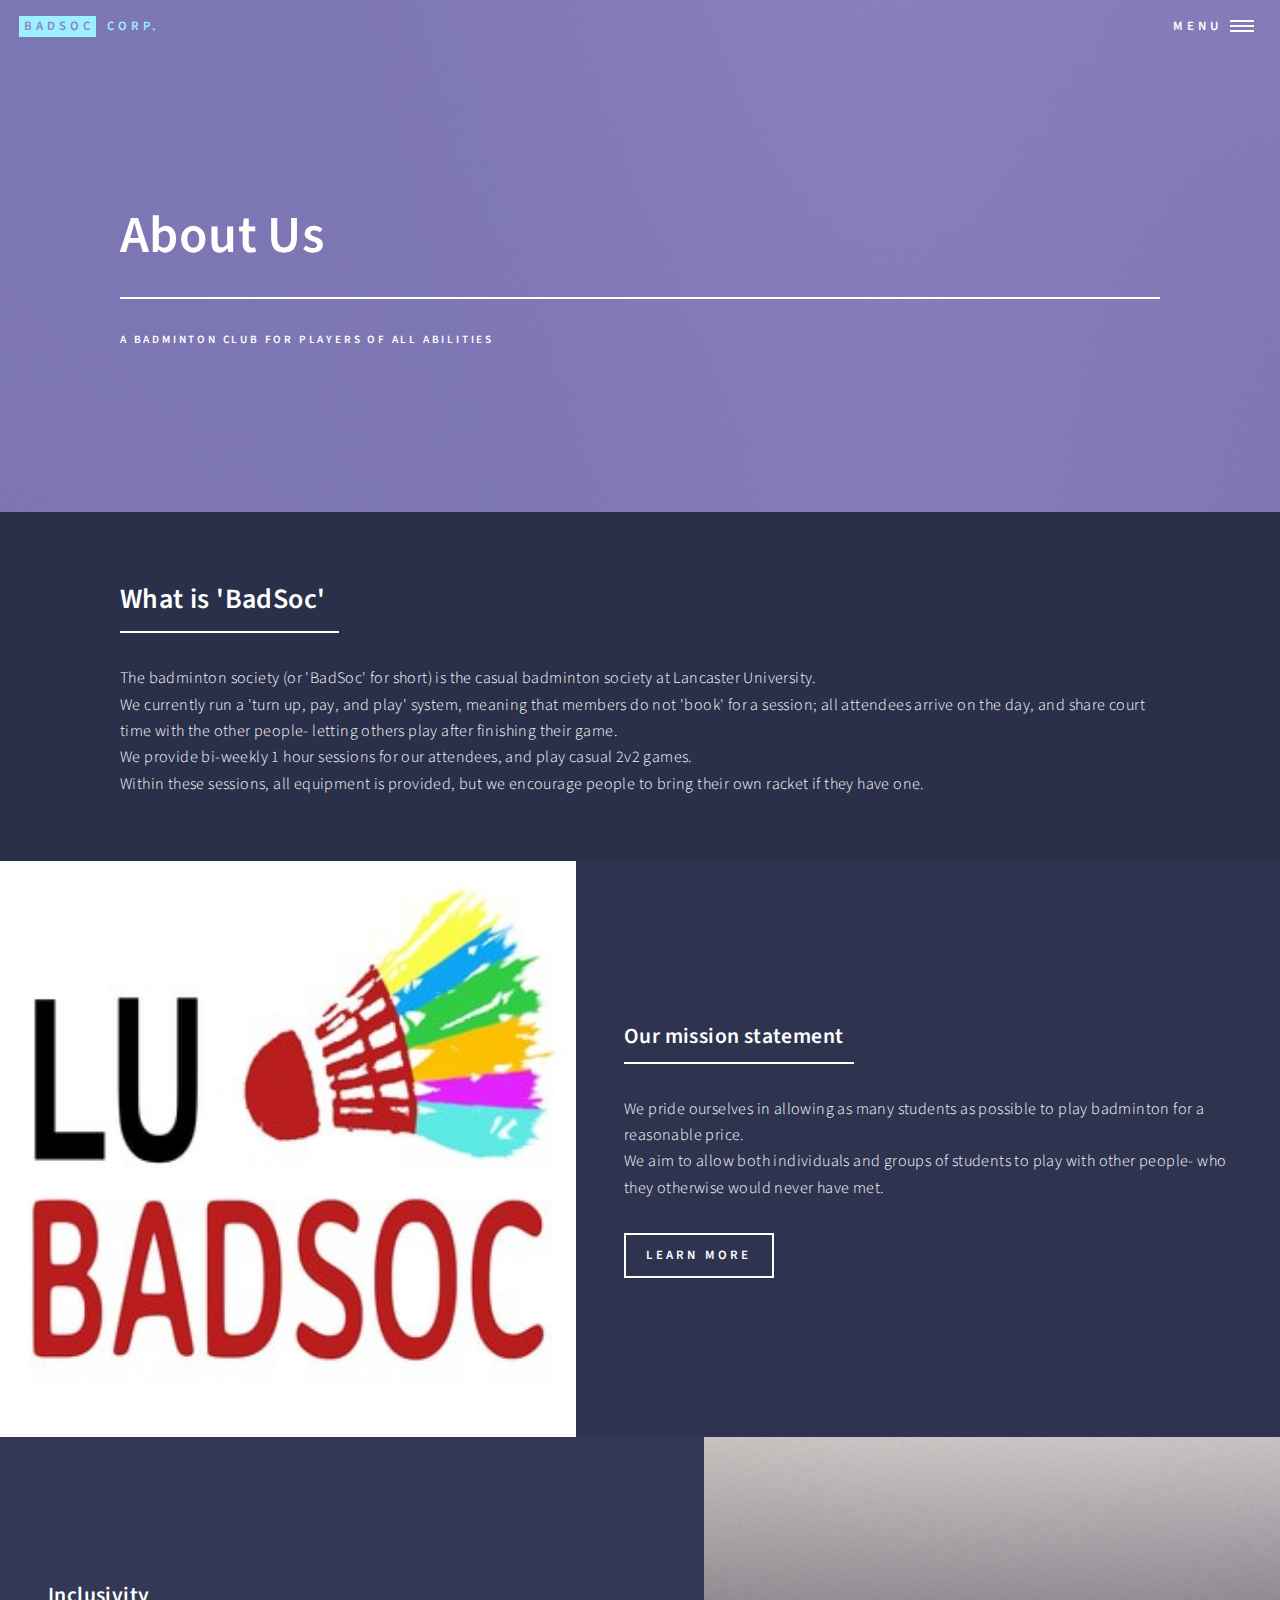
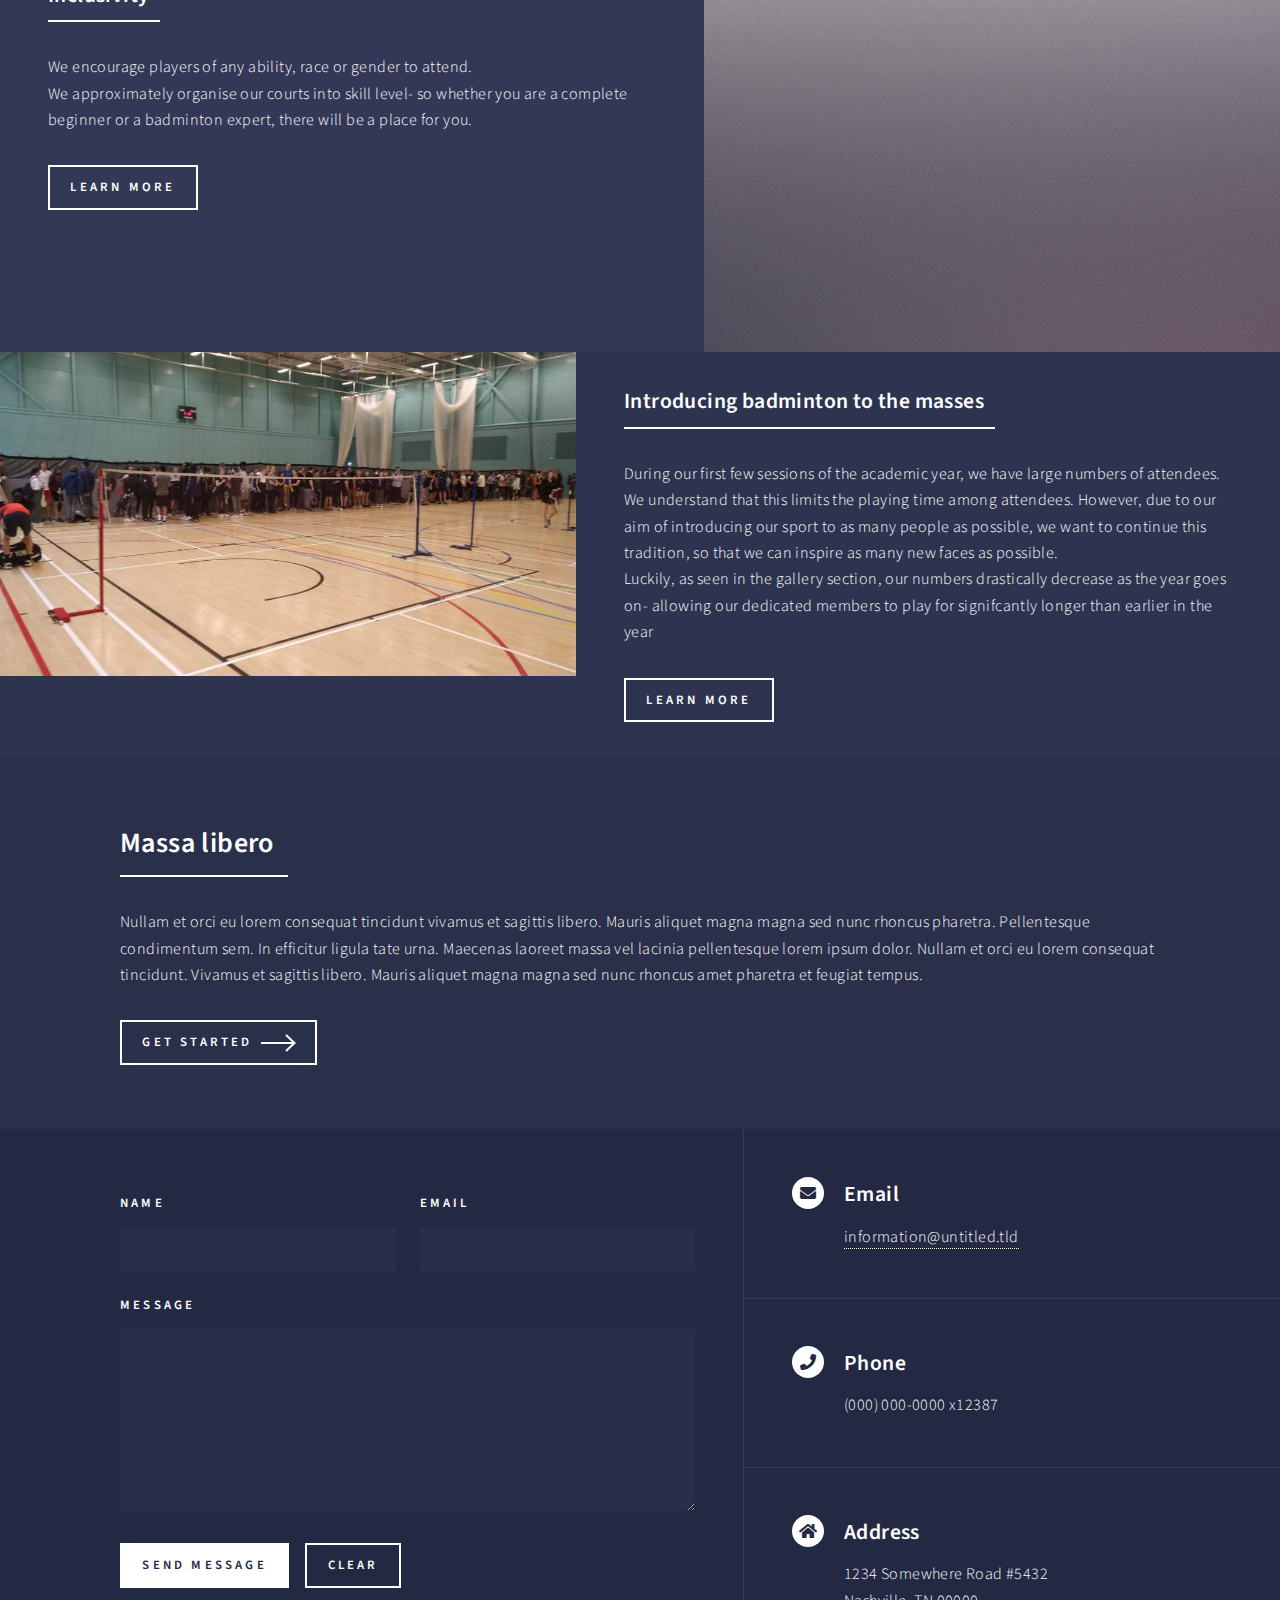
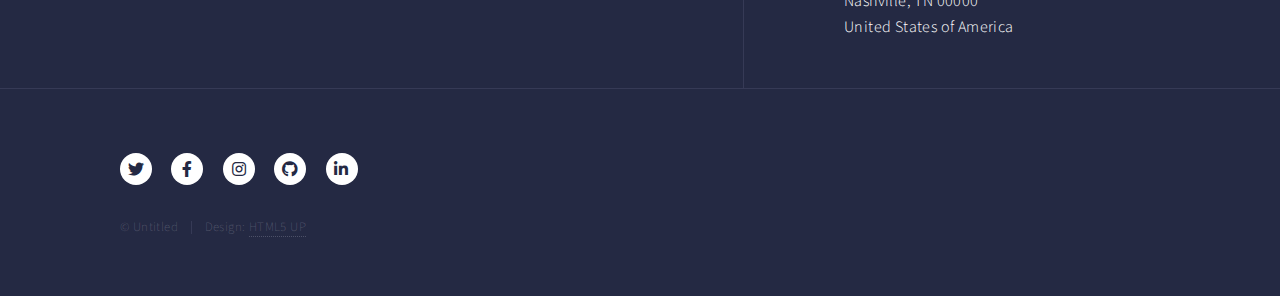
==== commit ba18a117: "Added to the about us and when/where pages" ====
--- a/about_us.html
+++ b/about_us.html
@@ -55,8 +55,7 @@
 								<h1>About Us</h1>
 							</header>
 							<div class="content">
-								<p>Lorem ipsum dolor sit amet nullam consequat<br />
-								sed veroeros. tempus adipiscing nulla.</p>
+								<p>A badminton club for players of all abilities</p>
 							</div>
 						</div>
 					</section>
@@ -68,46 +67,40 @@
 							<section id="one">
 								<div class="inner">
 									<header class="major">
-										<h2>Sed amet aliquam</h2>
+										<h2>What is 'BadSoc'</h2>
 									</header>
-									<p>Nullam et orci eu lorem consequat tincidunt vivamus et sagittis magna sed nunc rhoncus condimentum sem. In efficitur ligula tate urna. Maecenas massa vel lacinia pellentesque lorem ipsum dolor. Nullam et orci eu lorem consequat tincidunt. Vivamus et sagittis libero. Nullam et orci eu lorem consequat tincidunt vivamus et sagittis magna sed nunc rhoncus condimentum sem. In efficitur ligula tate urna.</p>
+									<p>The badminton society (or 'BadSoc' for short) is the casual badminton society at Lancaster University. <br/>
+										We currently run a 'turn up, pay, and play' system, meaning that members do not 'book' for a session; all attendees arrive on the day,
+										and share court time with the other people- letting others play after finishing their game.<br/>
+										We provide bi-weekly 1 hour sessions for our attendees, and play casual 2v2 games. <br/>
+										Within these sessions, all equipment is provided, but we encourage people to bring their own racket if they have one.
+									</p>
 								</div>
 							</section>
 
 						<!-- Two -->
 							<section id="two" class="spotlights">
+
 								<section>
 									<a href="generic.html" class="image">
-										<img src="images/pic08.jpg" alt="" data-position="center center" />
+										<img src="images/logo.jpg" alt="" data-position="center center" />
 									</a>
 									<div class="content">
 										<div class="inner">
 											<header class="major">
-												<h3>Orci maecenas</h3>
+												<h3>Our mission statement</h3>
 											</header>
-											<p>Nullam et orci eu lorem consequat tincidunt vivamus et sagittis magna sed nunc rhoncus condimentum sem. In efficitur ligula tate urna. Maecenas massa sed magna lacinia magna pellentesque lorem ipsum dolor. Nullam et orci eu lorem consequat tincidunt. Vivamus et sagittis tempus.</p>
+											<p>We pride ourselves in allowing as many students as possible to play badminton for a reasonable price. <br/>
+												We aim to allow both individuals and groups of students to play with other people- who they otherwise would never have met. <br/>
+												</p>
 											<ul class="actions">
 												<li><a href="generic.html" class="button">Learn more</a></li>
 											</ul>
 										</div>
 									</div>
 								</section>
-								<section>
-									<a href="generic.html" class="image">
-										<img src="images/pic09.jpg" alt="" data-position="top center" />
-									</a>
-									<div class="content">
-										<div class="inner">
-											<header class="major">
-												<h3>Rhoncus magna</h3>
-											</header>
-											<p>Nullam et orci eu lorem consequat tincidunt vivamus et sagittis magna sed nunc rhoncus condimentum sem. In efficitur ligula tate urna. Maecenas massa sed magna lacinia magna pellentesque lorem ipsum dolor. Nullam et orci eu lorem consequat tincidunt. Vivamus et sagittis tempus.</p>
-											<ul class="actions">
-												<li><a href="generic.html" class="button">Learn more</a></li>
-											</ul>
-										</div>
-									</div>
-								</section>
+
+
 								<section>
 									<a href="generic.html" class="image">
 										<img src="images/pic10.jpg" alt="" data-position="25% 25%" />
@@ -115,15 +108,46 @@
 									<div class="content">
 										<div class="inner">
 											<header class="major">
-												<h3>Sed nunc ligula</h3>
+												<h3>Inclusivity</h3>
 											</header>
-											<p>Nullam et orci eu lorem consequat tincidunt vivamus et sagittis magna sed nunc rhoncus condimentum sem. In efficitur ligula tate urna. Maecenas massa sed magna lacinia magna pellentesque lorem ipsum dolor. Nullam et orci eu lorem consequat tincidunt. Vivamus et sagittis tempus.</p>
+											<p>We encourage players of any ability, race or gender to attend. <br/>
+											   We approximately organise our courts into skill level- so whether you
+												are a complete beginner or a badminton expert, there will be a place for you.
+											</p>
+
 											<ul class="actions">
 												<li><a href="generic.html" class="button">Learn more</a></li>
 											</ul>
 										</div>
 									</div>
 								</section>
+
+
+								<section>
+									<a href="generic.html" class="image">
+										<img src="images/busy_session.jpeg" alt="" data-position="top center" />
+									</a>
+									<div class="content">
+										<div class="inner">
+											<header class="major">
+												<h3>Introducing badminton to the masses</h3>
+											</header>
+											<p>During our first few sessions of the academic year, we have large numbers of attendees.
+												We understand that this limits the playing time among attendees.
+												However, due to our aim of introducing our sport to as many people as possible,
+												we want to continue this tradition, so that we can inspire as many new faces as possible.
+												<br/>
+												Luckily, as seen in the gallery section, our numbers drastically decrease as the year goes on- allowing our dedicated members
+												to play for signifcantly longer than earlier in the year
+											</p>
+
+											<ul class="actions">
+												<li><a href="generic.html" class="button">Learn more</a></li>
+											</ul>
+										</div>
+									</div>
+								</section>
+
 							</section>
 
 						<!-- Three -->
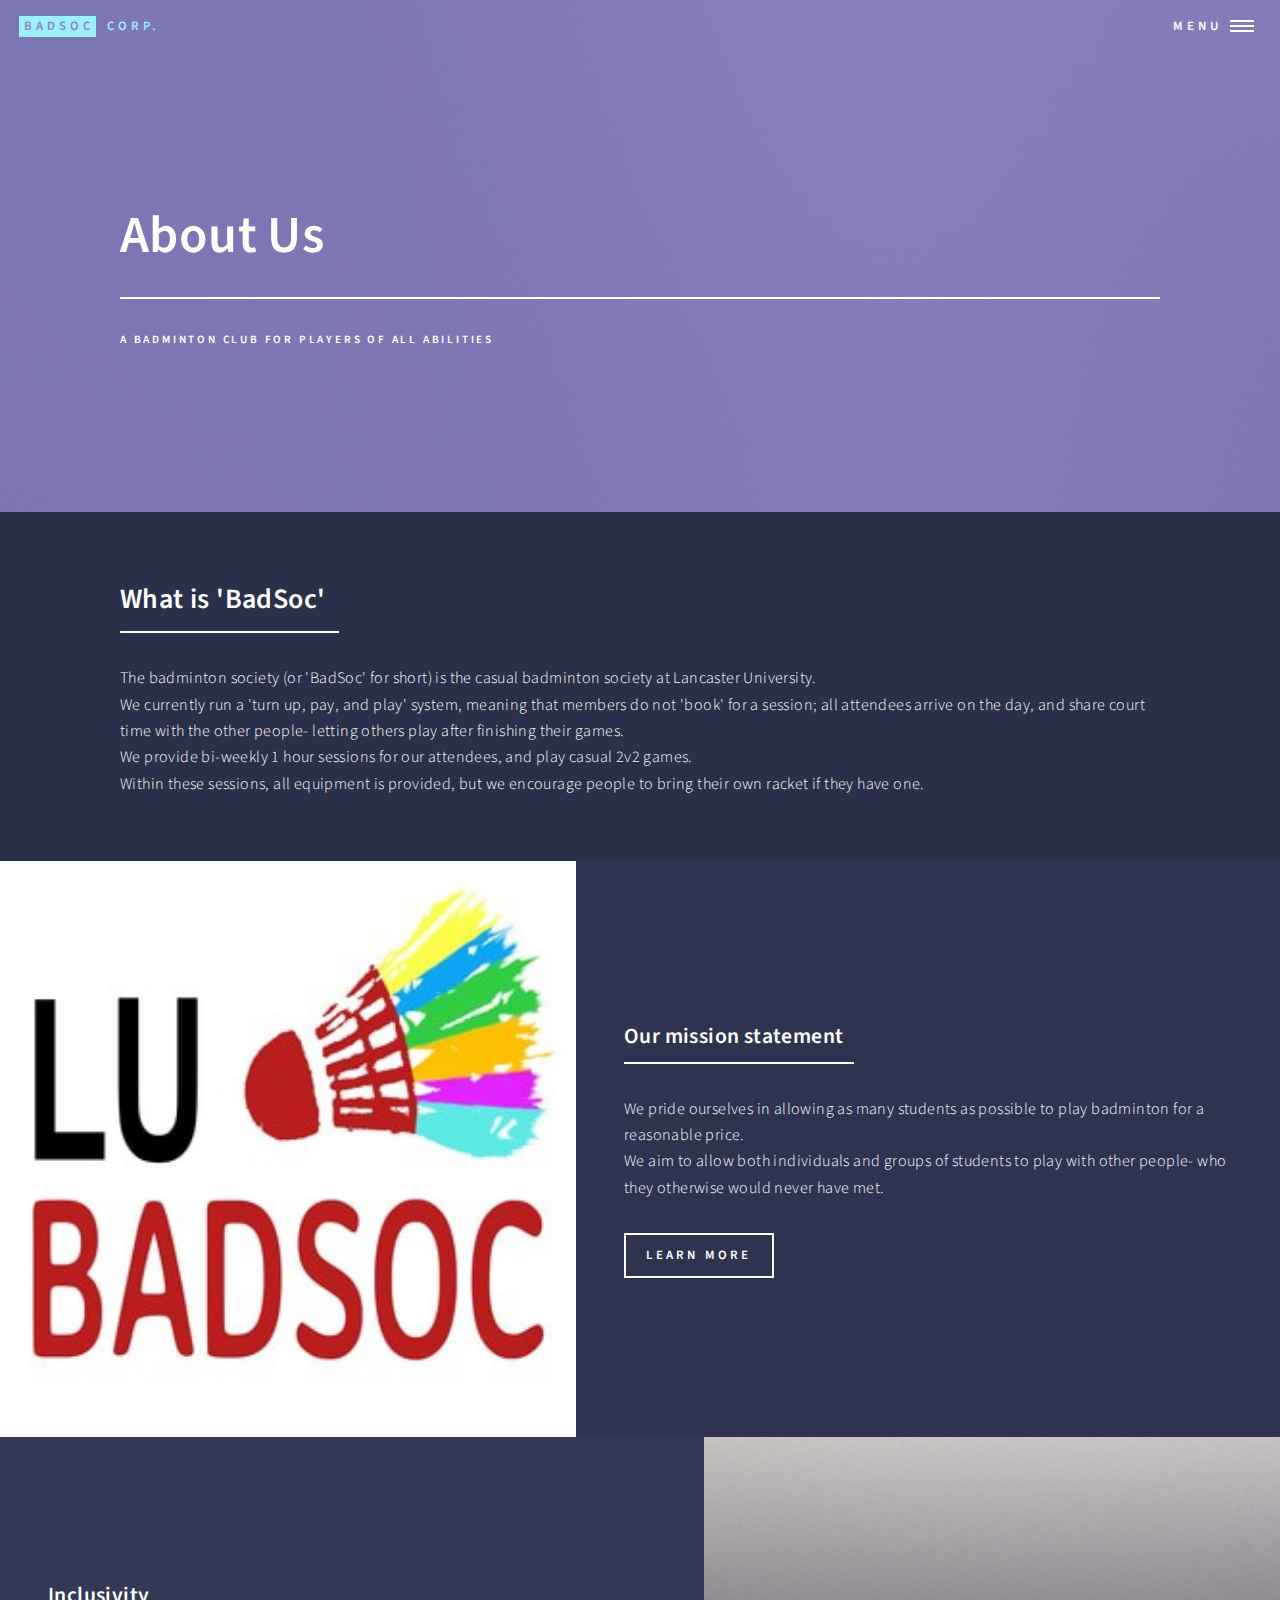
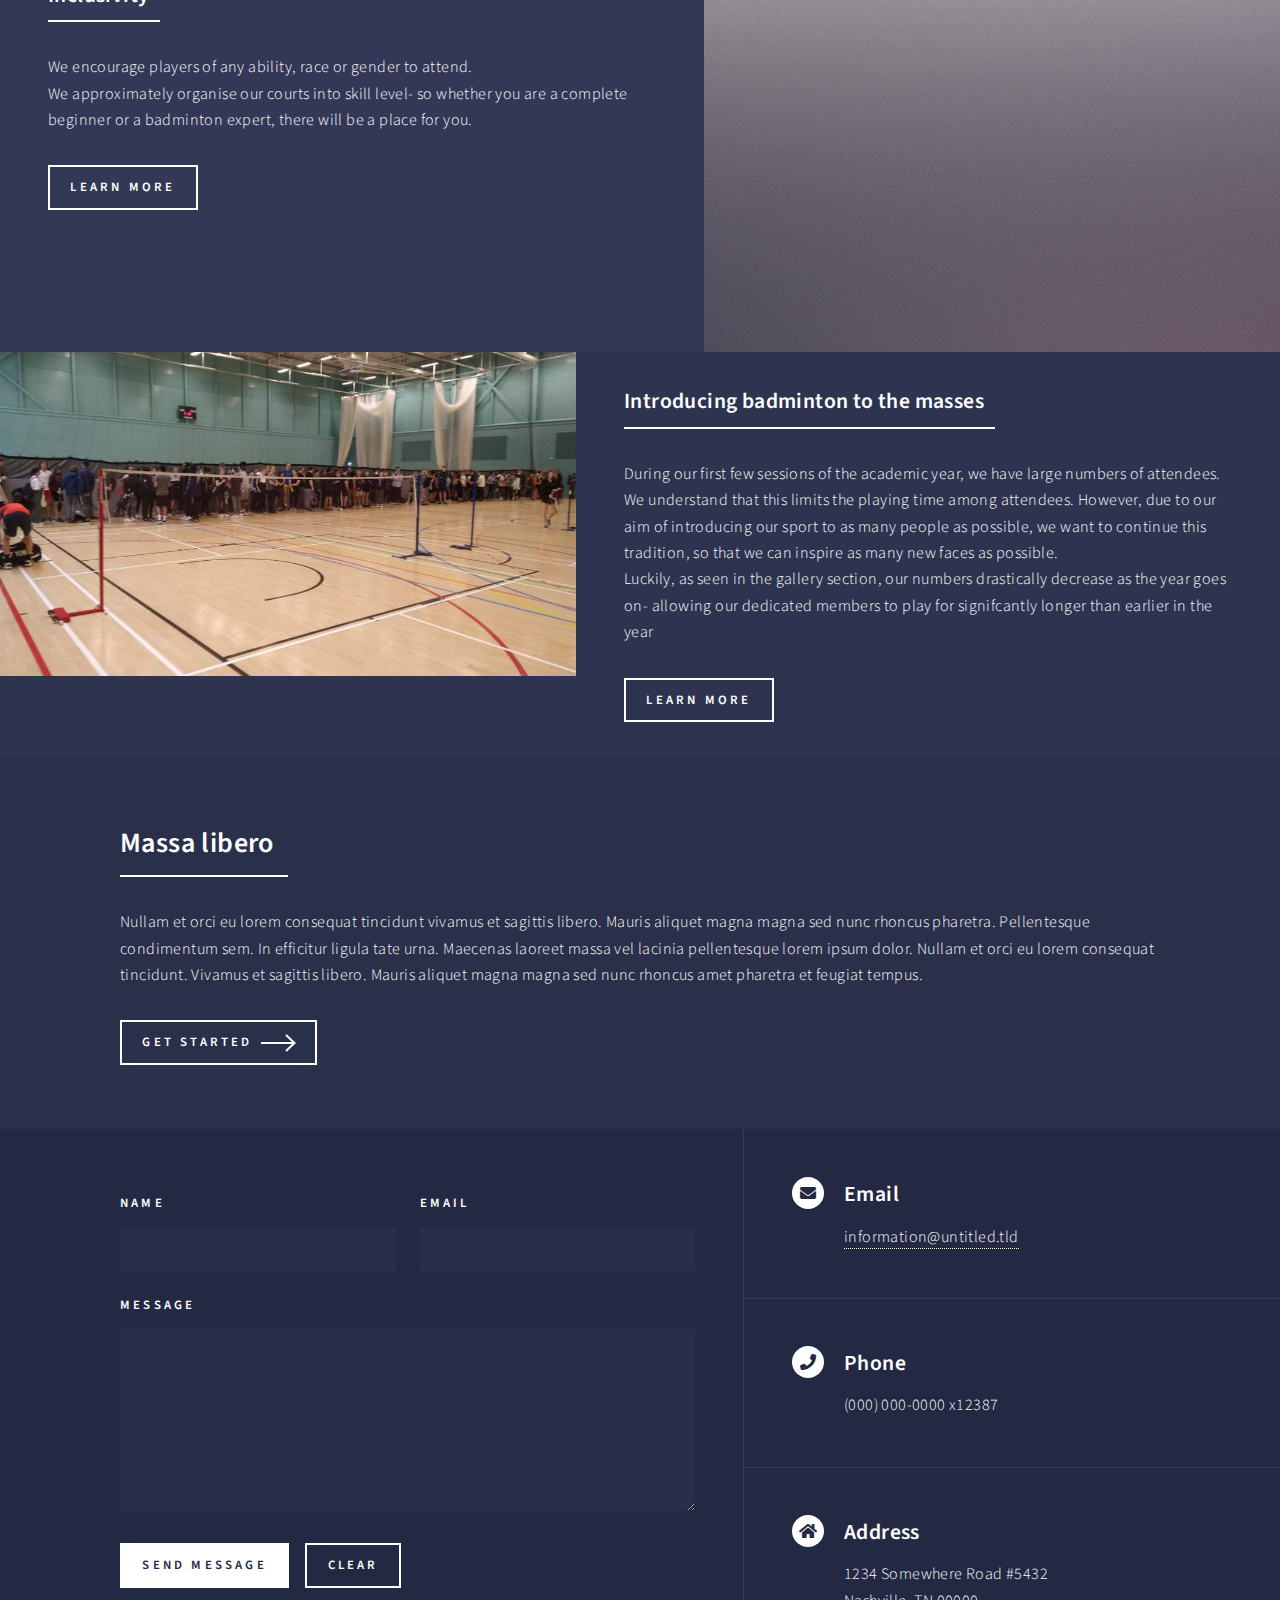
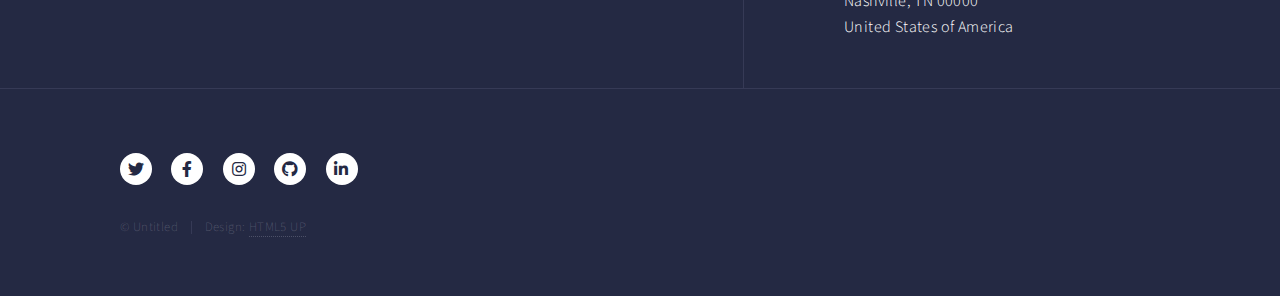
==== commit 8e3f2820: "Added the joining page" ====
--- a/about_us.html
+++ b/about_us.html
@@ -71,7 +71,7 @@
 									</header>
 									<p>The badminton society (or 'BadSoc' for short) is the casual badminton society at Lancaster University. <br/>
 										We currently run a 'turn up, pay, and play' system, meaning that members do not 'book' for a session; all attendees arrive on the day,
-										and share court time with the other people- letting others play after finishing their game.<br/>
+										and share court time with the other people- letting others play after finishing their games.<br/>
 										We provide bi-weekly 1 hour sessions for our attendees, and play casual 2v2 games. <br/>
 										Within these sessions, all equipment is provided, but we encourage people to bring their own racket if they have one.
 									</p>
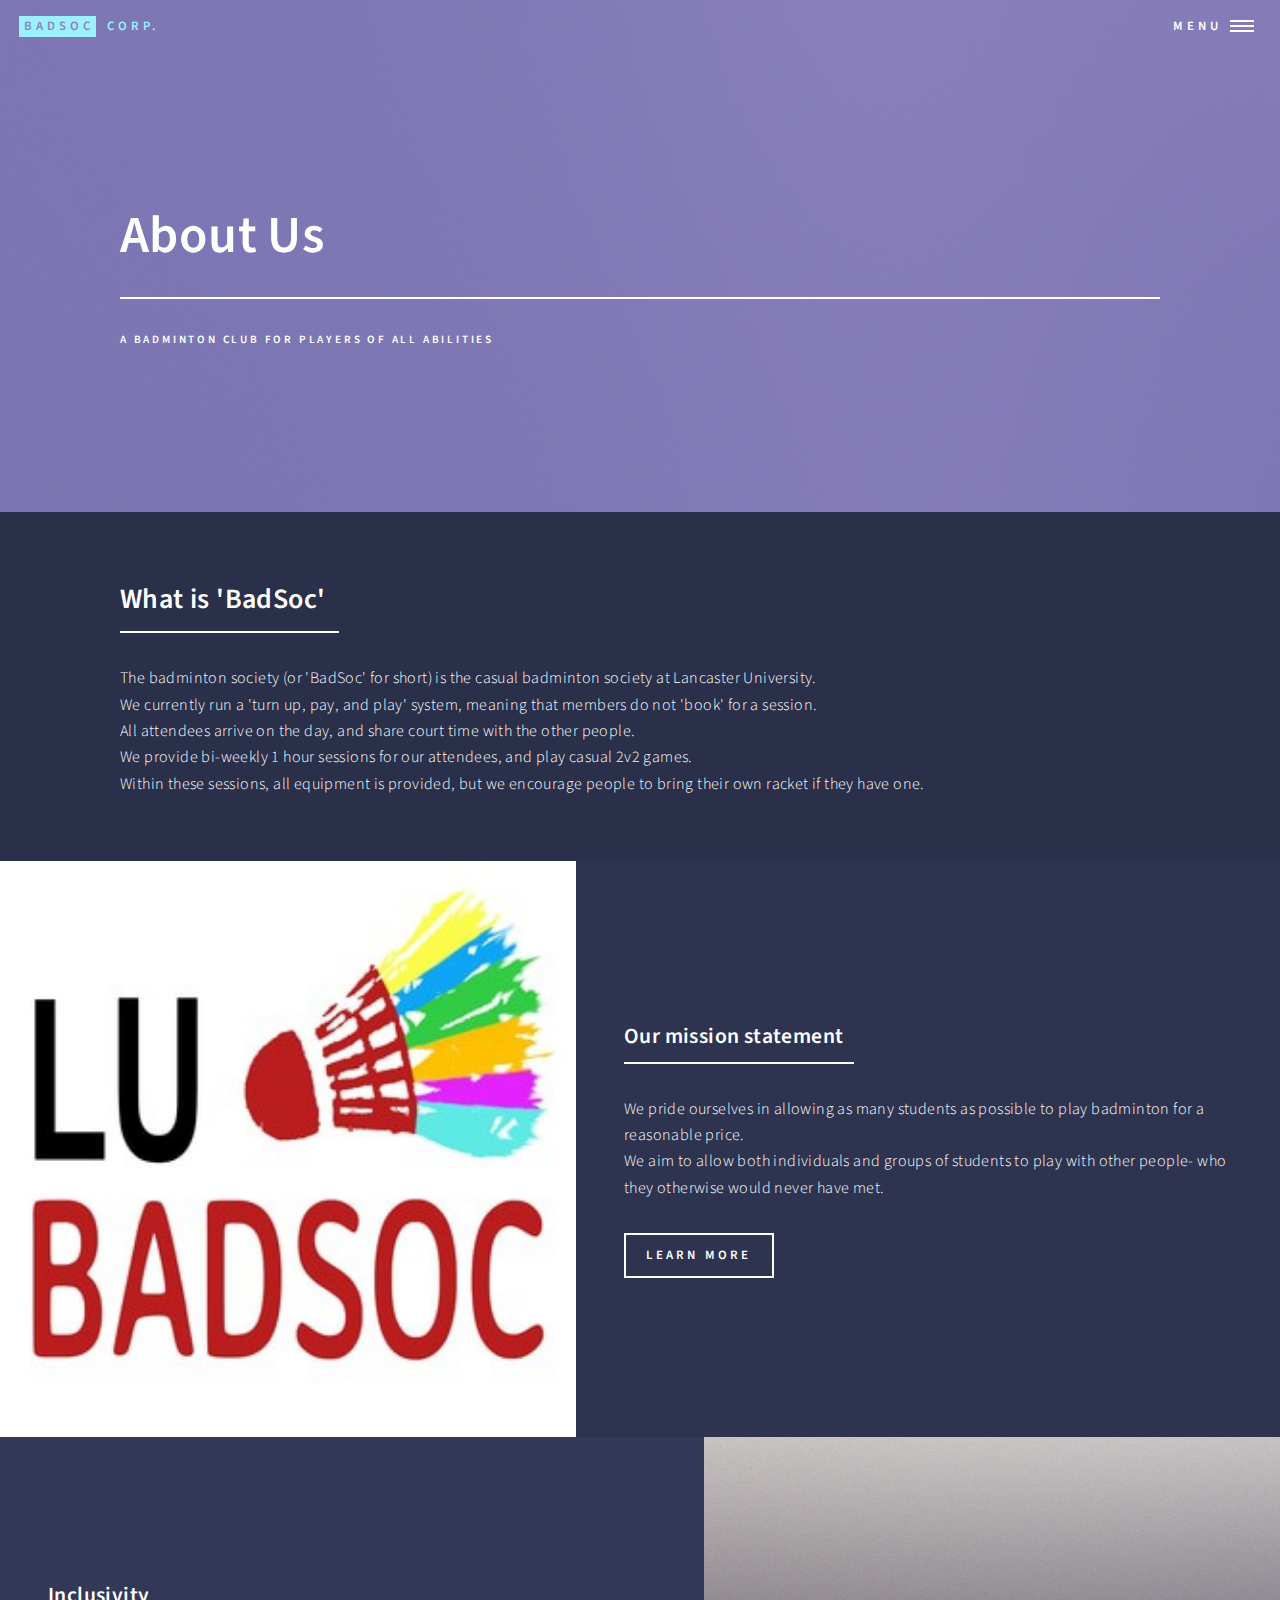
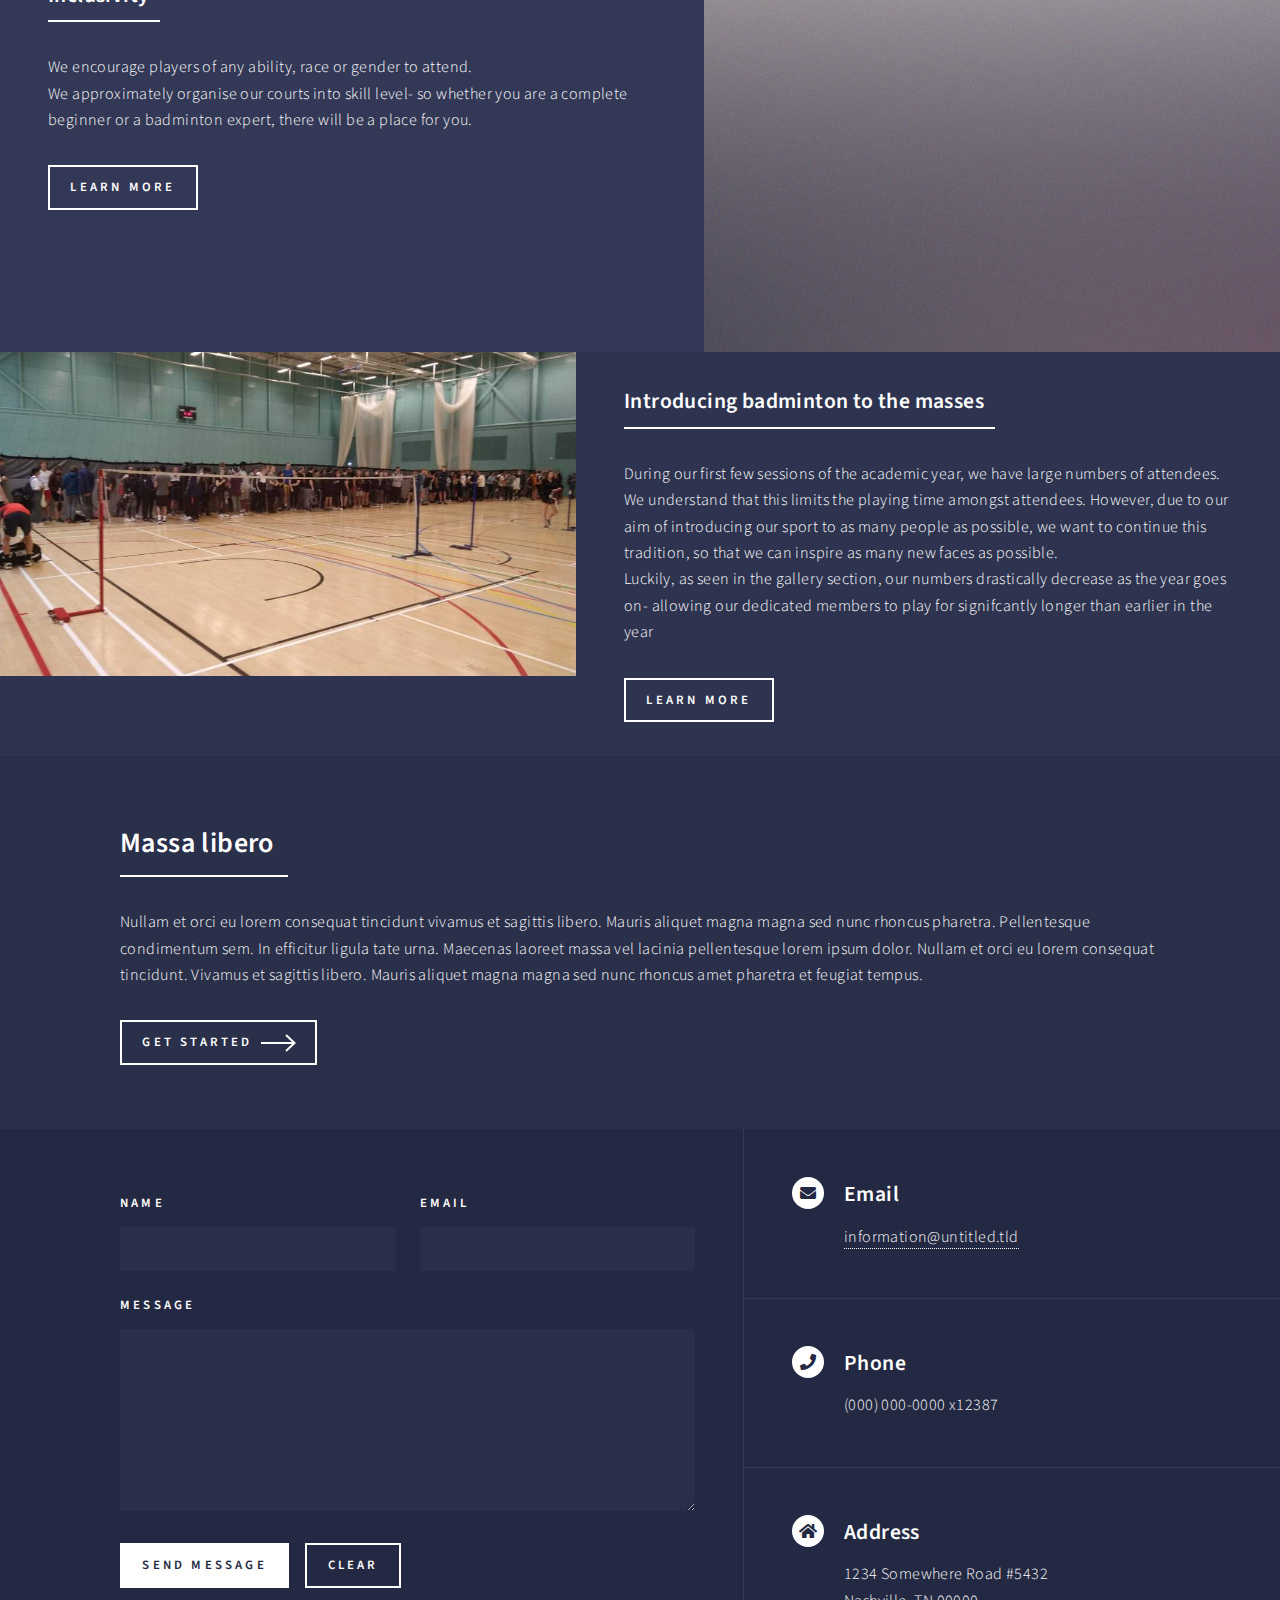
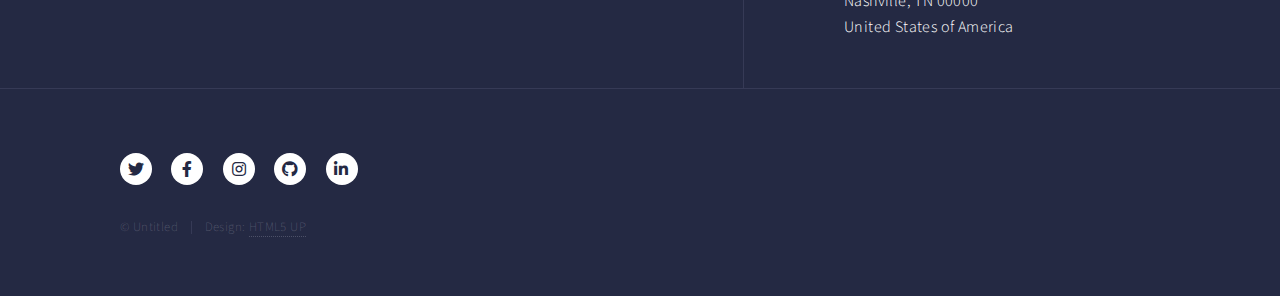
==== commit 105005dd: "Made joining page more comprehensible. Fixed some wording in about us." ====
--- a/about_us.html
+++ b/about_us.html
@@ -70,8 +70,8 @@
 										<h2>What is 'BadSoc'</h2>
 									</header>
 									<p>The badminton society (or 'BadSoc' for short) is the casual badminton society at Lancaster University. <br/>
-										We currently run a 'turn up, pay, and play' system, meaning that members do not 'book' for a session; all attendees arrive on the day,
-										and share court time with the other people- letting others play after finishing their games.<br/>
+										We currently run a 'turn up, pay, and play' system, meaning that members do not 'book' for a session. <br/>
+										All attendees arrive on the day, and share court time with the other people.<br/>
 										We provide bi-weekly 1 hour sessions for our attendees, and play casual 2v2 games. <br/>
 										Within these sessions, all equipment is provided, but we encourage people to bring their own racket if they have one.
 									</p>
@@ -133,7 +133,7 @@
 												<h3>Introducing badminton to the masses</h3>
 											</header>
 											<p>During our first few sessions of the academic year, we have large numbers of attendees.
-												We understand that this limits the playing time among attendees.
+												We understand that this limits the playing time amongst attendees.
 												However, due to our aim of introducing our sport to as many people as possible,
 												we want to continue this tradition, so that we can inspire as many new faces as possible.
 												<br/>
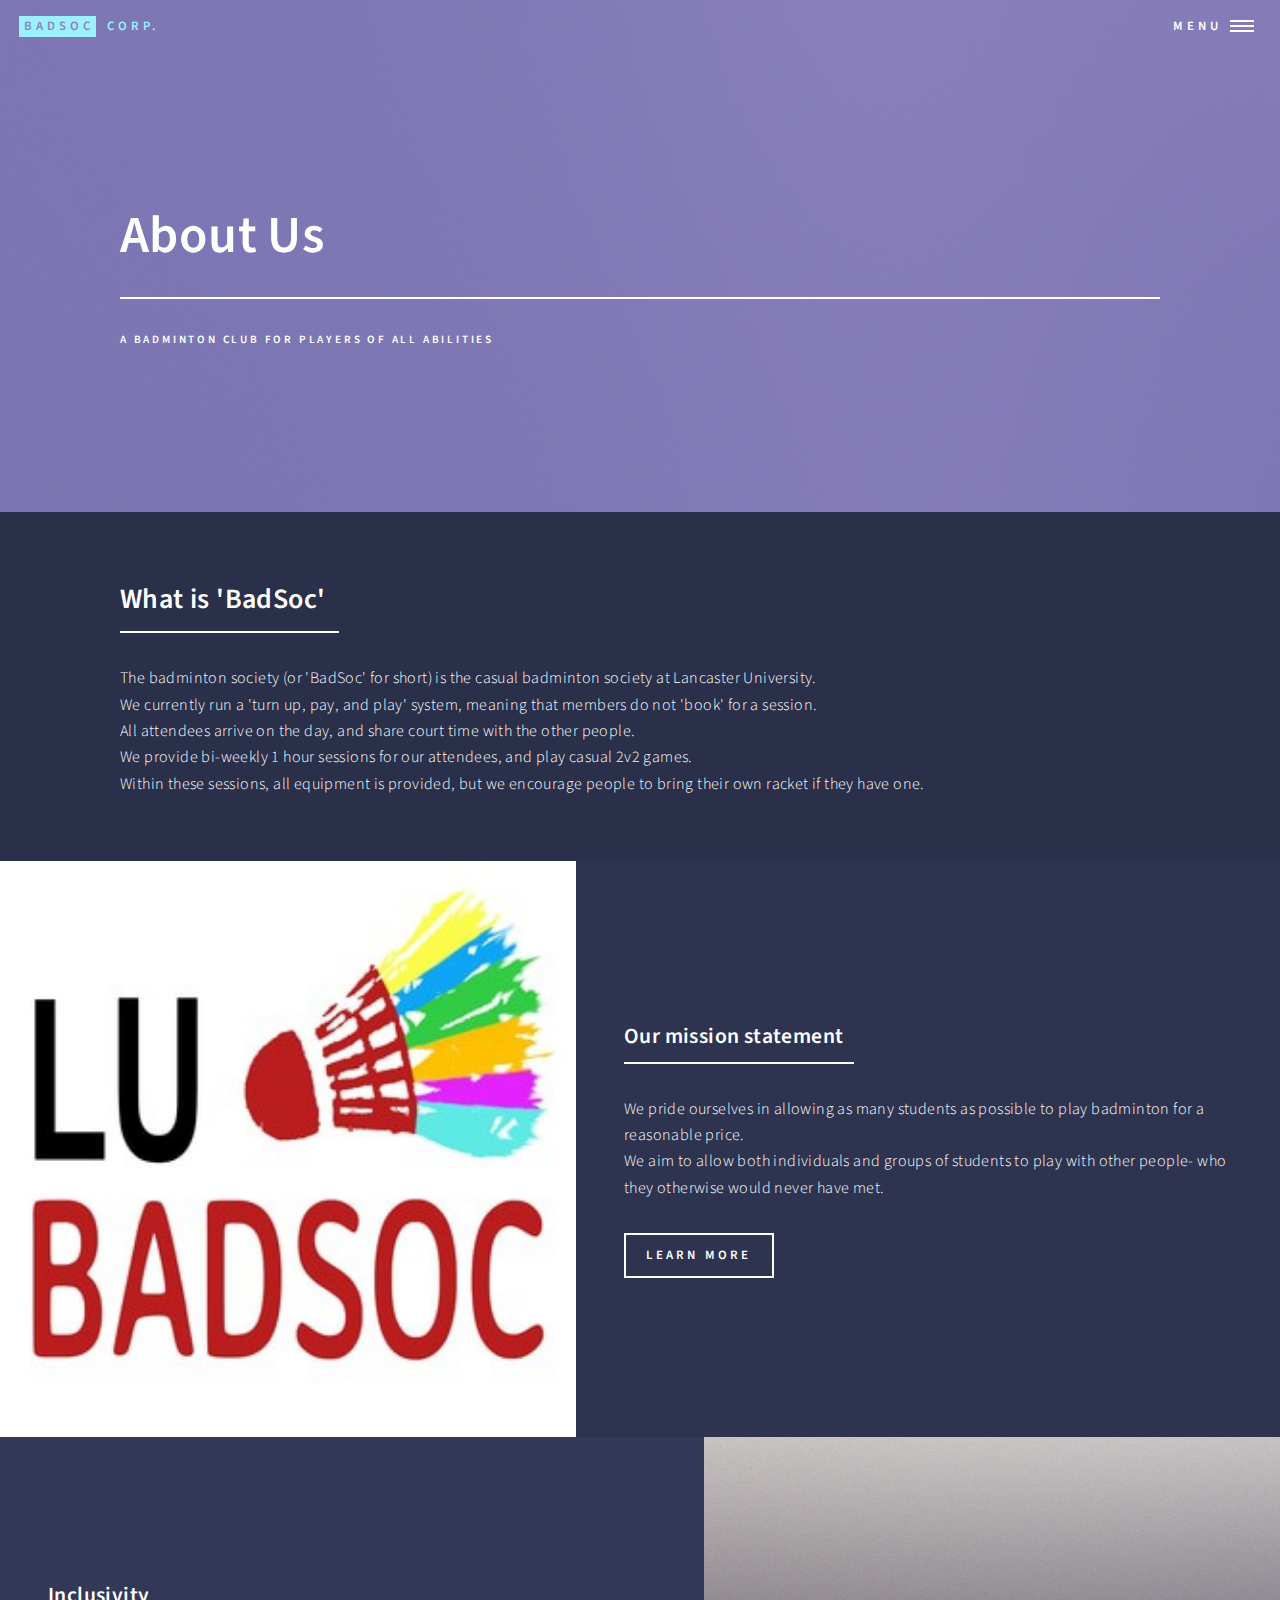
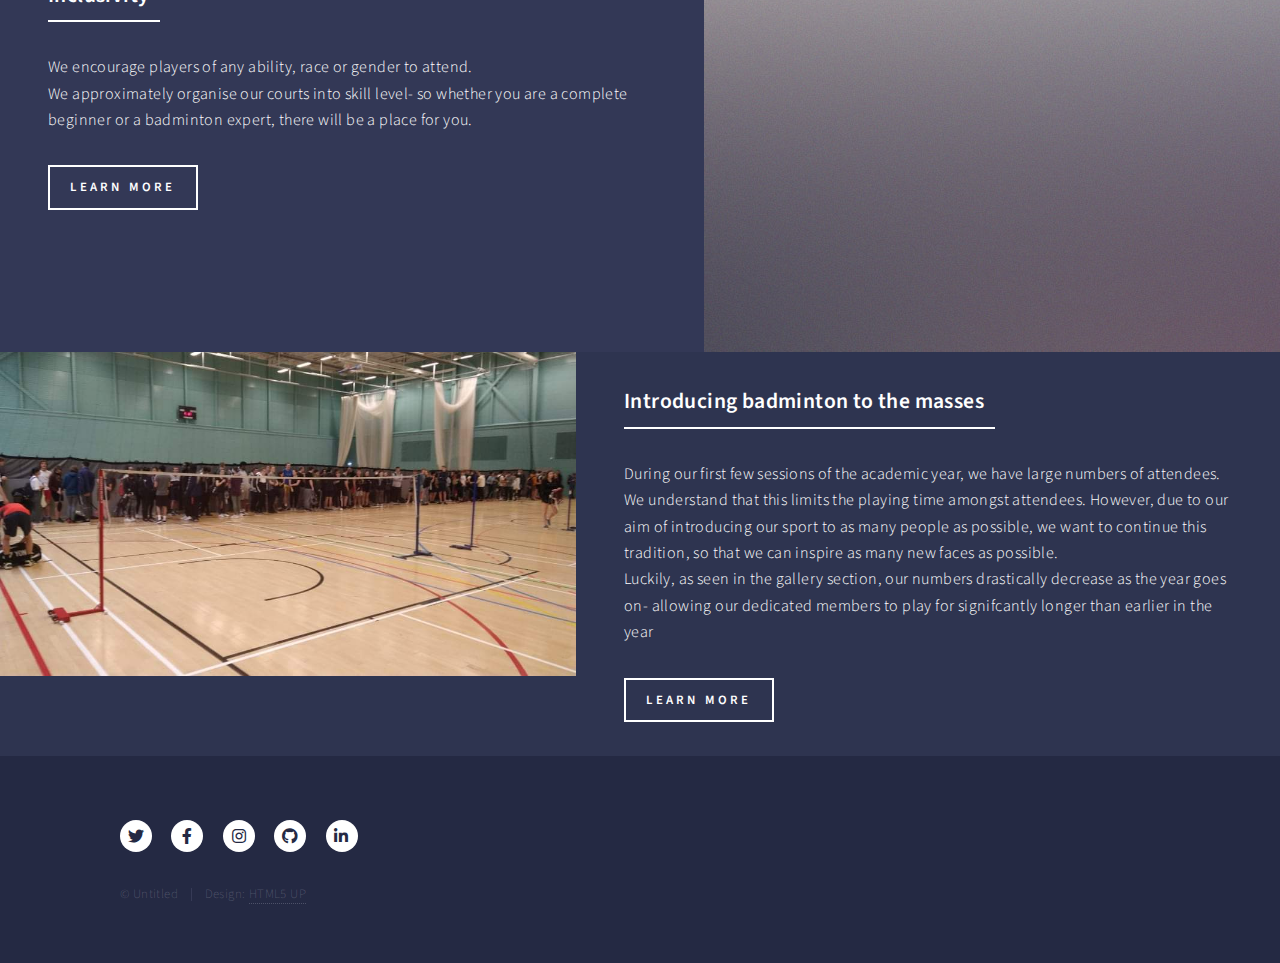
==== commit 57bce144: "Removed unused elements (e.g. contact section) from pages. Added some socials text." ====
--- a/about_us.html
+++ b/about_us.html
@@ -150,73 +150,11 @@
 
 							</section>
 
-						<!-- Three -->
-							<section id="three">
-								<div class="inner">
-									<header class="major">
-										<h2>Massa libero</h2>
-									</header>
-									<p>Nullam et orci eu lorem consequat tincidunt vivamus et sagittis libero. Mauris aliquet magna magna sed nunc rhoncus pharetra. Pellentesque condimentum sem. In efficitur ligula tate urna. Maecenas laoreet massa vel lacinia pellentesque lorem ipsum dolor. Nullam et orci eu lorem consequat tincidunt. Vivamus et sagittis libero. Mauris aliquet magna magna sed nunc rhoncus amet pharetra et feugiat tempus.</p>
-									<ul class="actions">
-										<li><a href="generic.html" class="button next">Get Started</a></li>
-									</ul>
-								</div>
-							</section>
+
 
 					</div>
 
 				<!-- Contact -->
-					<section id="contact">
-						<div class="inner">
-							<section>
-								<form method="post" action="#">
-									<div class="fields">
-										<div class="field half">
-											<label for="name">Name</label>
-											<input type="text" name="name" id="name" />
-										</div>
-										<div class="field half">
-											<label for="email">Email</label>
-											<input type="text" name="email" id="email" />
-										</div>
-										<div class="field">
-											<label for="message">Message</label>
-											<textarea name="message" id="message" rows="6"></textarea>
-										</div>
-									</div>
-									<ul class="actions">
-										<li><input type="submit" value="Send Message" class="primary" /></li>
-										<li><input type="reset" value="Clear" /></li>
-									</ul>
-								</form>
-							</section>
-							<section class="split">
-								<section>
-									<div class="contact-method">
-										<span class="icon solid alt fa-envelope"></span>
-										<h3>Email</h3>
-										<a href="#">information@untitled.tld</a>
-									</div>
-								</section>
-								<section>
-									<div class="contact-method">
-										<span class="icon solid alt fa-phone"></span>
-										<h3>Phone</h3>
-										<span>(000) 000-0000 x12387</span>
-									</div>
-								</section>
-								<section>
-									<div class="contact-method">
-										<span class="icon solid alt fa-home"></span>
-										<h3>Address</h3>
-										<span>1234 Somewhere Road #5432<br />
-										Nashville, TN 00000<br />
-										United States of America</span>
-									</div>
-								</section>
-							</section>
-						</div>
-					</section>
 
 				<!-- Footer -->
 					<footer id="footer">
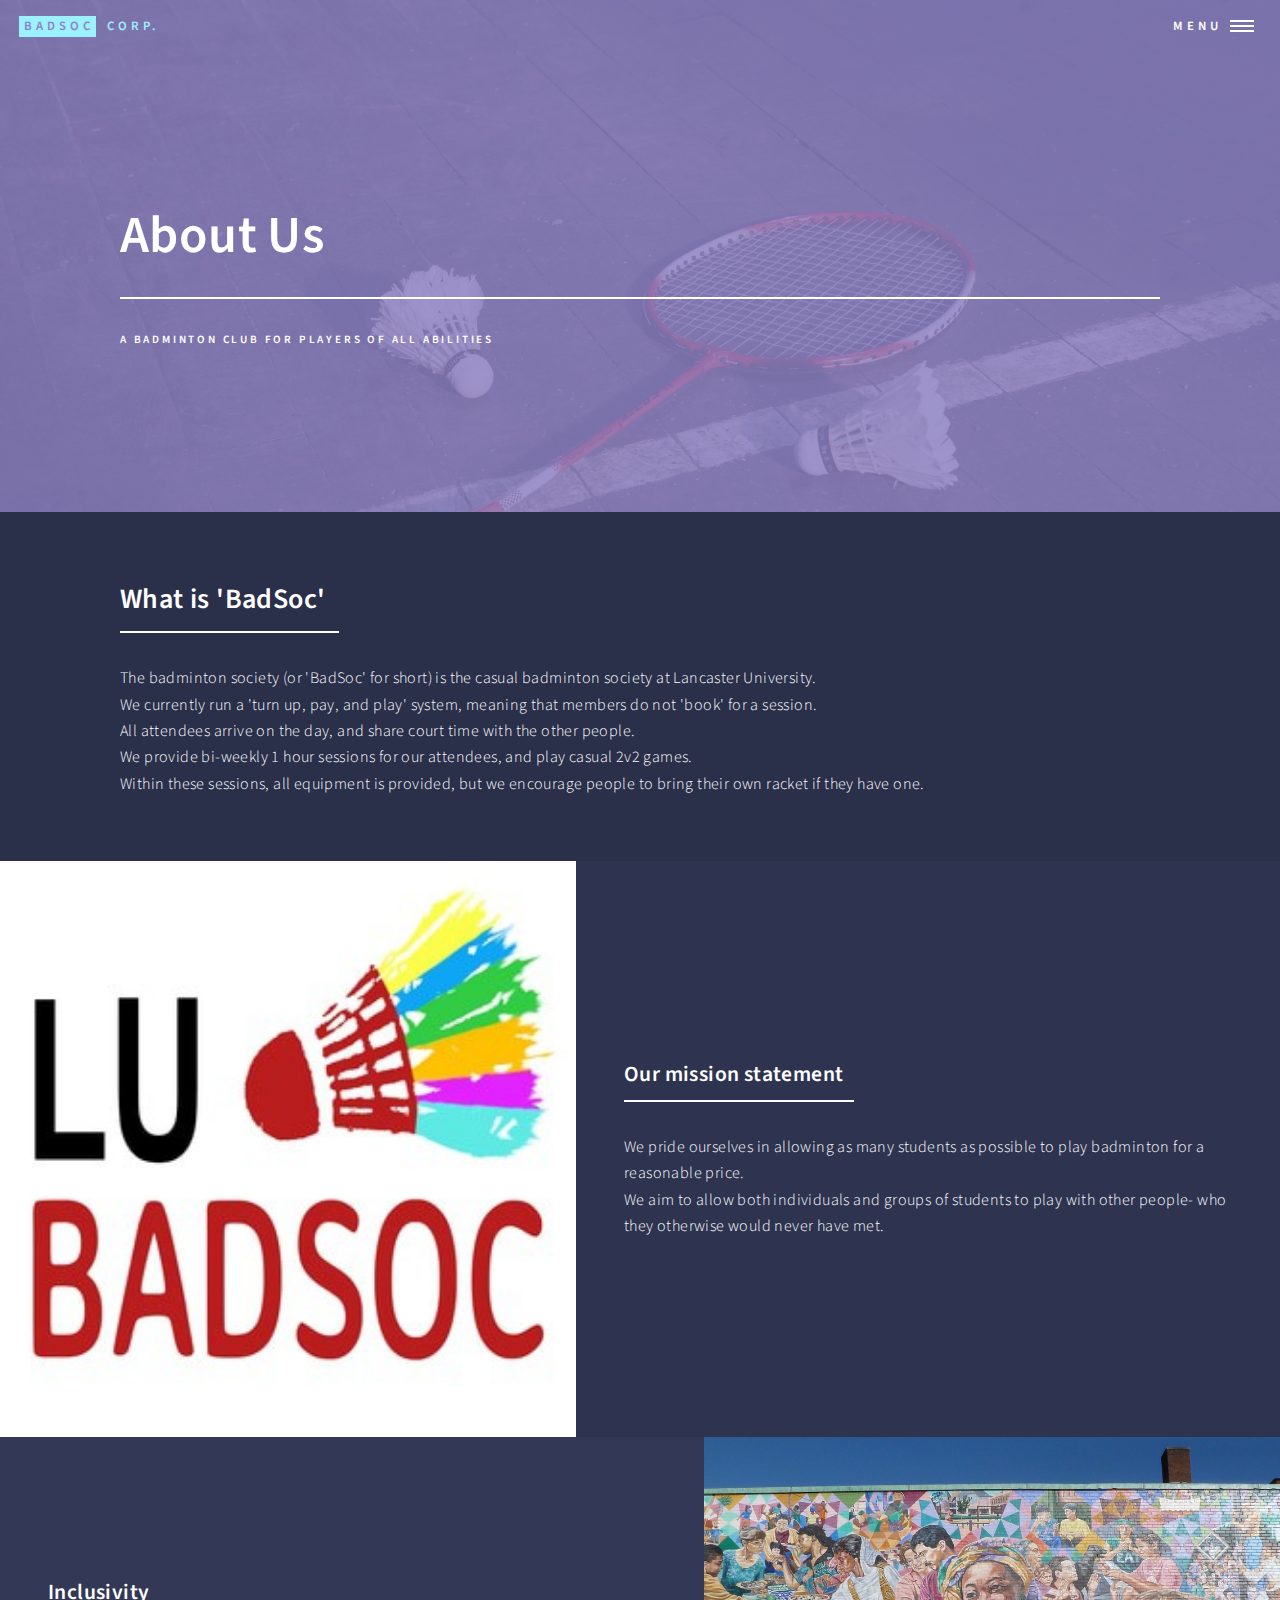
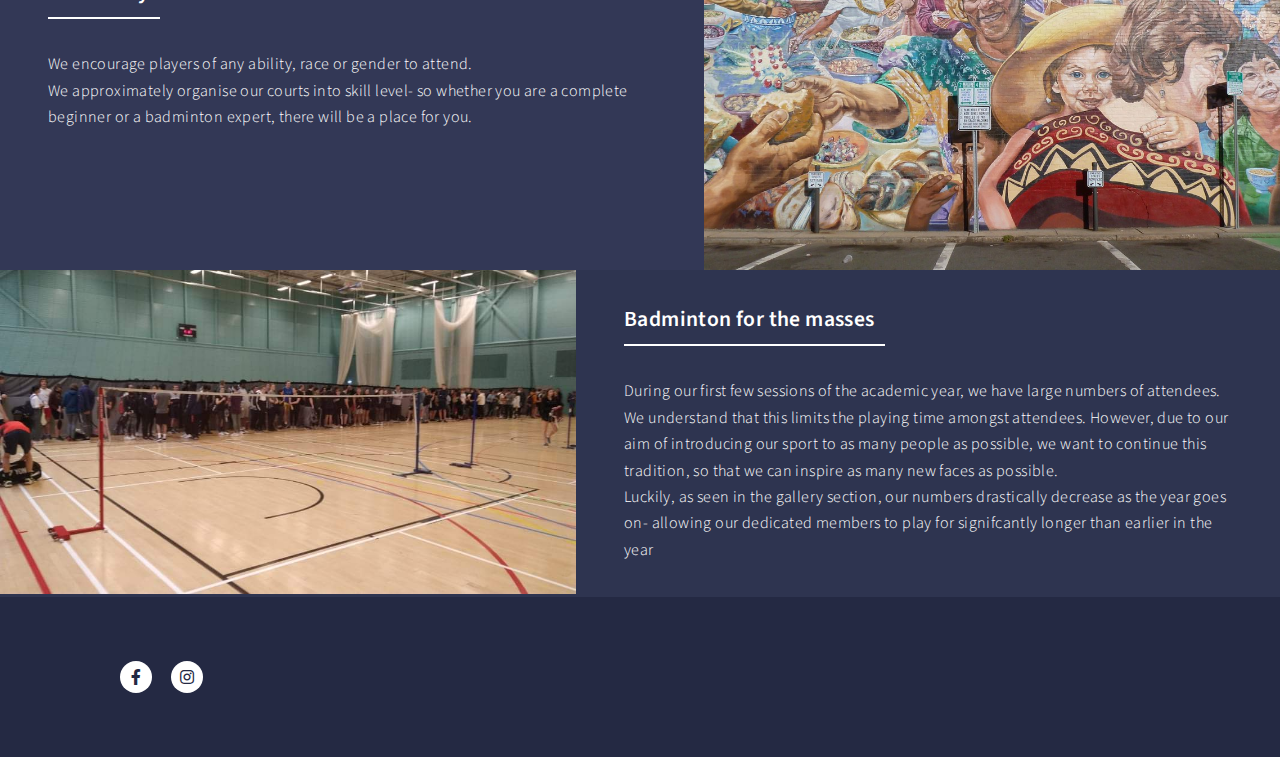
==== commit d4c0f566: "Finished all pages. Removed links to tips and tricks page" ====
--- a/about_us.html
+++ b/about_us.html
@@ -36,7 +36,7 @@
 							<li><a href="exec_team.html">Meet the executives</a></li>
 							<li><a href="socials.html">Socials</a></li>
 							<li><a href="gallery.html">Gallery</a></li>
-							<li><a href="tips_and_tricks.html">Tips and Tricks</a></li>
+
 						</ul>
 						<ul class="actions stacked">
 							<li><a href="#" class="button primary fit">Get Started</a></li>
@@ -49,7 +49,7 @@
 					<section id="banner" class="style2">
 						<div class="inner">
 							<span class="image">
-								<img src="images/pic07.jpg" alt="" />
+								<img src="images/shuttle_racket.jpeg" alt="" />
 							</span>
 							<header class="major">
 								<h1>About Us</h1>
@@ -93,17 +93,13 @@
 											<p>We pride ourselves in allowing as many students as possible to play badminton for a reasonable price. <br/>
 												We aim to allow both individuals and groups of students to play with other people- who they otherwise would never have met. <br/>
 												</p>
-											<ul class="actions">
-												<li><a href="generic.html" class="button">Learn more</a></li>
-											</ul>
 										</div>
 									</div>
 								</section>
 
-
 								<section>
 									<a href="generic.html" class="image">
-										<img src="images/pic10.jpg" alt="" data-position="25% 25%" />
+										<img src="images/multicultural.jpeg" alt="" data-position="25% 25%" />
 									</a>
 									<div class="content">
 										<div class="inner">
@@ -115,9 +111,6 @@
 												are a complete beginner or a badminton expert, there will be a place for you.
 											</p>
 
-											<ul class="actions">
-												<li><a href="generic.html" class="button">Learn more</a></li>
-											</ul>
 										</div>
 									</div>
 								</section>
@@ -130,7 +123,7 @@
 									<div class="content">
 										<div class="inner">
 											<header class="major">
-												<h3>Introducing badminton to the masses</h3>
+												<h3>Badminton for the masses</h3>
 											</header>
 											<p>During our first few sessions of the academic year, we have large numbers of attendees.
 												We understand that this limits the playing time amongst attendees.
@@ -141,9 +134,7 @@
 												to play for signifcantly longer than earlier in the year
 											</p>
 
-											<ul class="actions">
-												<li><a href="generic.html" class="button">Learn more</a></li>
-											</ul>
+
 										</div>
 									</div>
 								</section>
@@ -160,14 +151,8 @@
 					<footer id="footer">
 						<div class="inner">
 							<ul class="icons">
-								<li><a href="#" class="icon brands alt fa-twitter"><span class="label">Twitter</span></a></li>
-								<li><a href="#" class="icon brands alt fa-facebook-f"><span class="label">Facebook</span></a></li>
-								<li><a href="#" class="icon brands alt fa-instagram"><span class="label">Instagram</span></a></li>
-								<li><a href="#" class="icon brands alt fa-github"><span class="label">GitHub</span></a></li>
-								<li><a href="#" class="icon brands alt fa-linkedin-in"><span class="label">LinkedIn</span></a></li>
-							</ul>
-							<ul class="copyright">
-								<li>&copy; Untitled</li><li>Design: <a href="https://html5up.net">HTML5 UP</a></li>
+								<li><a href="https://www.instagram.com/lubadmintonsociety/?hl=en-gb" class="icon brands alt fa-facebook-f"><span class="label">Facebook</span></a></li>
+								<li><a href="https://www.instagram.com/lubadmintonsociety/?hl=en-gb" class="icon brands alt fa-instagram"><span class="label">Instagram</span></a></li>
 							</ul>
 						</div>
 					</footer>
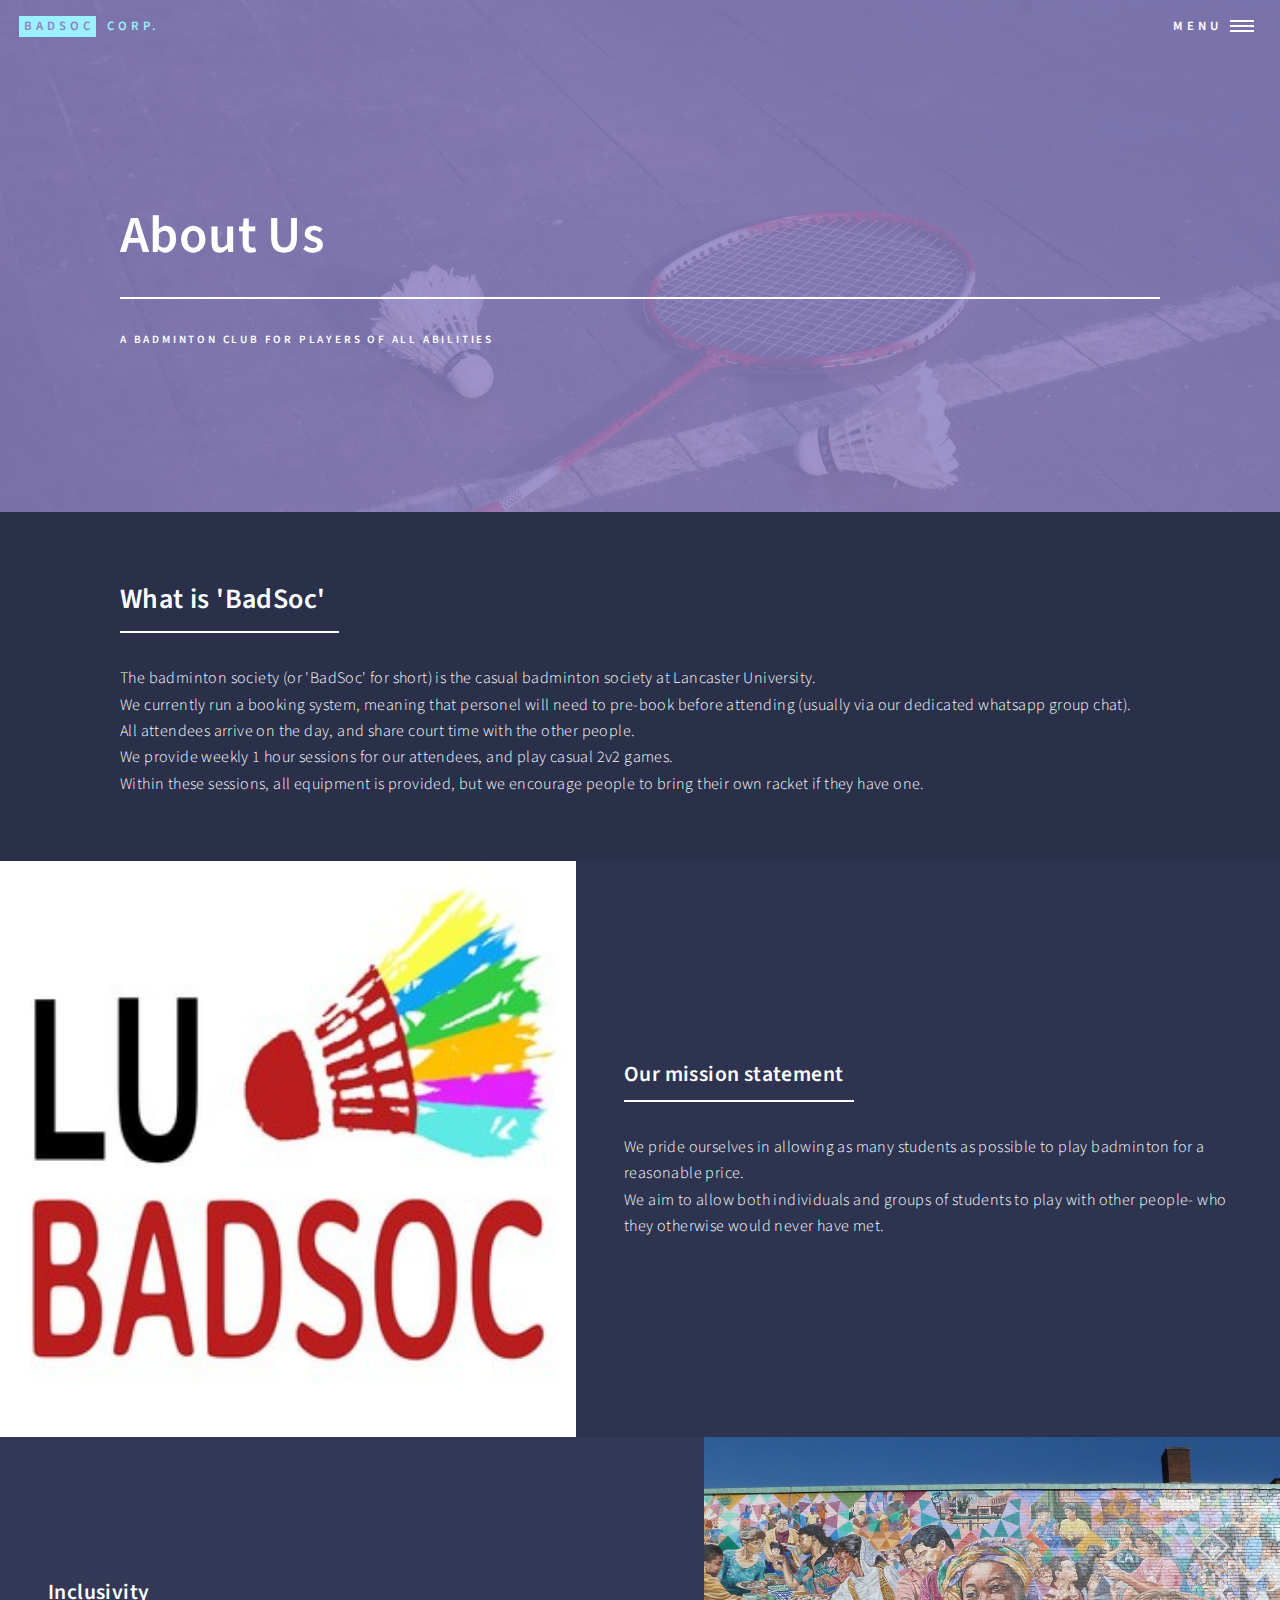
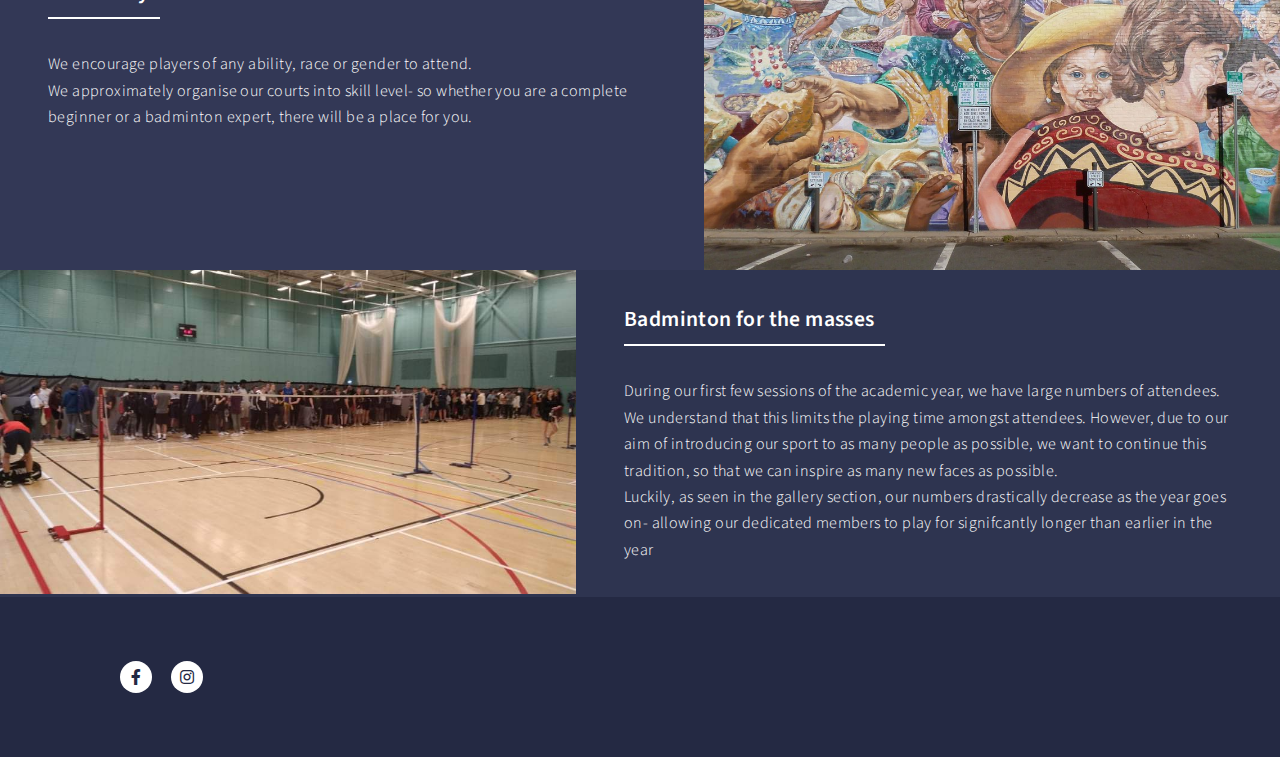
==== commit 07fa0816: "Updated about us; talked about booking" ====
--- a/about_us.html
+++ b/about_us.html
@@ -38,10 +38,6 @@
 							<li><a href="gallery.html">Gallery</a></li>
 
 						</ul>
-						<ul class="actions stacked">
-							<li><a href="#" class="button primary fit">Get Started</a></li>
-							<li><a href="#" class="button fit">Log In</a></li>
-						</ul>
 					</nav>
 
 				<!-- Banner -->
@@ -70,9 +66,9 @@
 										<h2>What is 'BadSoc'</h2>
 									</header>
 									<p>The badminton society (or 'BadSoc' for short) is the casual badminton society at Lancaster University. <br/>
-										We currently run a 'turn up, pay, and play' system, meaning that members do not 'book' for a session. <br/>
+										We currently run a booking system, meaning that personel will need to pre-book before attending (usually via our dedicated whatsapp group chat). <br/>
 										All attendees arrive on the day, and share court time with the other people.<br/>
-										We provide bi-weekly 1 hour sessions for our attendees, and play casual 2v2 games. <br/>
+										We provide weekly 1 hour sessions for our attendees, and play casual 2v2 games. <br/>
 										Within these sessions, all equipment is provided, but we encourage people to bring their own racket if they have one.
 									</p>
 								</div>
@@ -169,4 +165,4 @@
 			<script src="assets/js/main.js"></script>
 
 	</body>
-</html>+</html>
